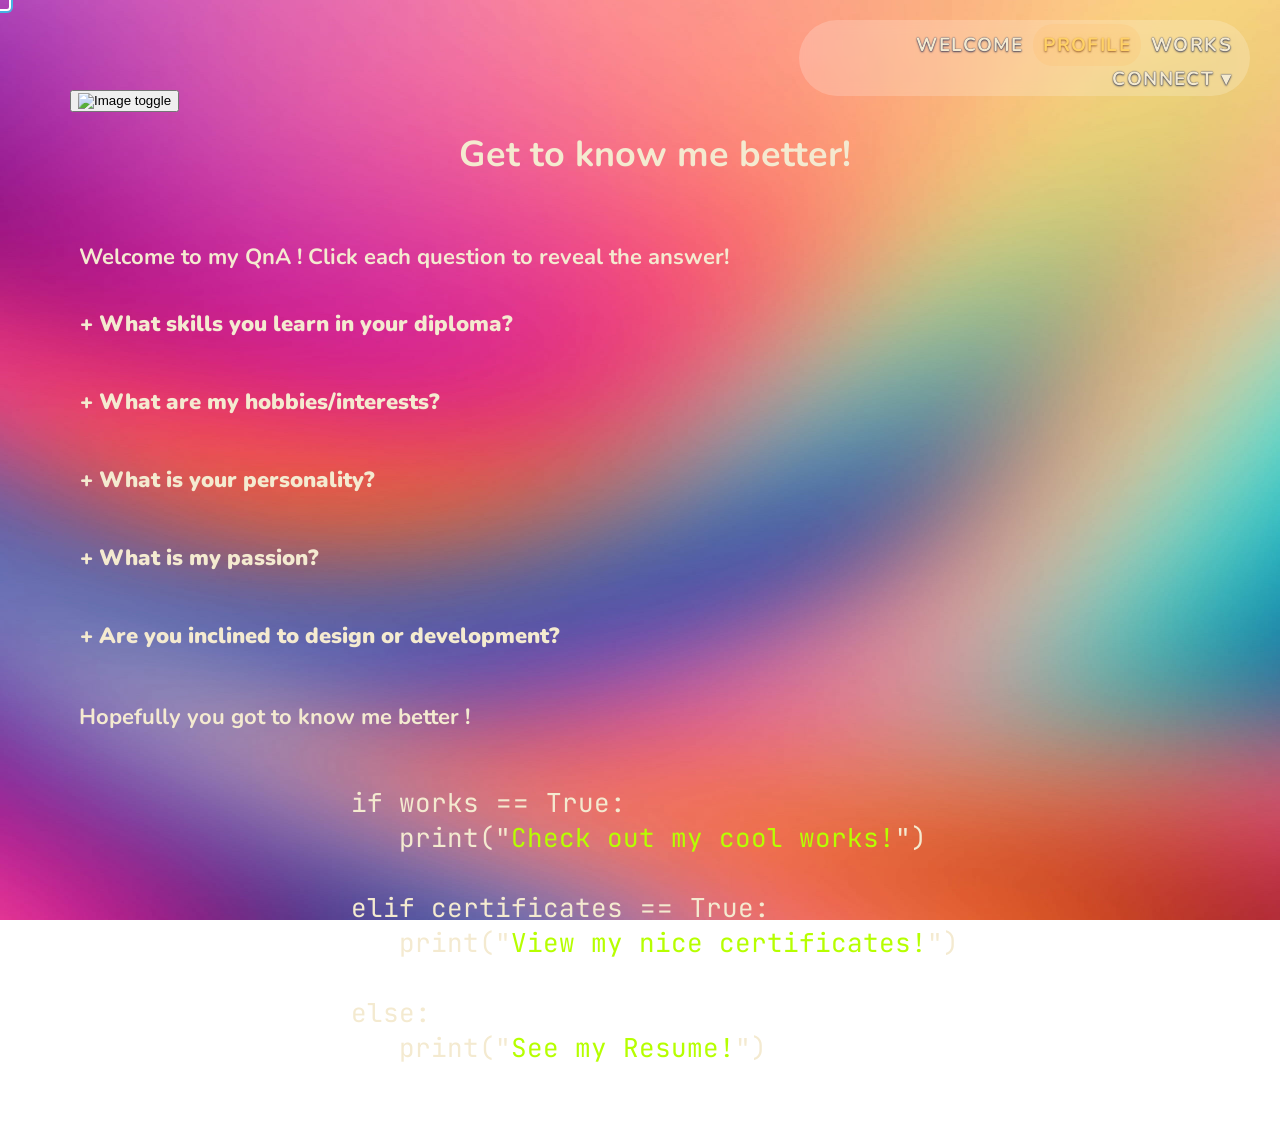
==== about.html @ 4d056e29 "test responsive again" ====
<!DOCTYPE html>
<html lang="en">

<head>
    <meta name="viewport" content="width=device-width, initial-scale=1.0">
    <title>Made By Dylan</title>
    <link rel="stylesheet" href="styles/main.css">
    <link rel="stylesheet" href="styles/about.css">
</head>

<body>

    <div class="topnav">
        <a href="home.html">WELCOME</a>
        <a href="#" class="active">PROFILE</a>
        <a href="portfolio.html">WORKS</a>

        <div class="dropdown">
            <a href="#">CONNECT ▾</a>
            <div class="dropdown-content">
                <a href="mailto:23021395@myrp.edu.sg">Email</a>
                <a href="https://linkedin.com/in/chin-ding-rui-dylan-0a8712276/" target="_blank">LinkedIn</a>
                <a href="https://github.com/dylanxyz973" target="_blank">GitHub</a>
            </div>
        </div>
    </div>


    <section class="about-section mobile-bg">

        <div class="image-wrapper">
            <div class="image-container">
                <button class="img-toggle" id="toggleBtn" aria-label="Toggle image" data-img-a="pictures/onfire.png"
                    data-img-b="pictures/me.jpg" title="Click to toggle">
                    <img src="pictures/onfire.png" alt="Image toggle" id="toggleImg" draggable="false">
                </button>
            </div>
        </div>

        <h2 class="h2">Get to know me better!</h2>

        <div class="intro-box">
            Welcome to my QnA ! Click each question to reveal the answer!
        </div>

        <h3 class="question-box">What skills you learn in your diploma?</h3>

        <div class="reveal-row">

            <img class="reveal-img" src="abtpicture/Code.jpg" alt="project image">

            <div class="text-col">

                <div class="detail-box">
                    For my diploma, I specialise in web development while learning some design skills
                    but focusing primarily on development which I find interesting and exciting.
                </div>

                <div class="answer-box">
                    <strong>Design Experience:</strong><br>
                    • UI/UX Design, Wireframing, Prototyping (Figma)<br>
                    • Digital Design (Adobe Illustrator)<br>
                    • Colour Theory, Typography, layout...
                </div>

                <div class="answer-box">
                    <strong>Development Experience:</strong><br>
                    • Object-Oriented Programming (Python)<br>
                    • Web Development (HTML, CSS, JS, React JS)<br>
                    • Framework (Express.js, Node.js, EJS & Bootstrap)<br>
                    • Database Systems (MySQL & MongoDB)<br>
                    • Mobile app development (React Native)<br>
                    • Game Development (Unity C#)
                </div>

            </div>
        </div>

        <h3 class="question-box">What are my hobbies/interests?</h3>

        <div class="reveal-row">

            <div class="text-col">
                <div class="detail-box">
                    I have many hobbies but those listed below are the ones<br>I spent more time in:
                </div>

                <div class="answer-box">
                    • Drawing and journalling as creative outlets. <br>
                    • Photography and reading news when I bored. <br>
                    • Astrology as in I know what kind of person you are using Bazi and ZWDS which are
                    two chinese astrological tools used for fortune-telling.
                </div>
            </div>

            <div class="clickable-image">
                <img class="reveal-img" src="abtpicture/Warren Koopa.png" alt="project image" id="soundImage" />

                <div class="click-indicator">
                    Click →
                </div>
            </div>

            <audio id="imageAudio" src="audio/turtle.mp3"></audio>

            <img class="reveal-img" src="abtpicture/Zodiac.jpg" alt="project image"/>
        </div>

        <h3 class="question-box">What is your personality?</h3>
        <div class="reveal-row">
            <div class="answer-box">
                I am quiet and reserved but I am also friendly and approachable. I enjoy contributing for a good cause.
                However, I prefer being alone and I might get overwhelmed with prolonged interactions with people.
                I am also sensitive and perfectionist and I tend to overthink things. I need a quiet environment to stay
                calm.
            </div>
        </div>

        <h3 class="question-box">What is my passion?</h3>

        <div class="reveal-row">

            <img class="reveal-img" src="abtpicture/Website.jpg" alt="project image">

            <div class="answer-box">
                I am passionate in coding especially when it comes to creating and designing websites. I love
                discovering
                new technological trends and I am constantly driven to grow my skills and stay adaptable in today’s
                fast-evolving digital landscape.
            </div>

        </div>

        <h3 class="question-box">Are you inclined to design or development?</h3>
        
        <div class="reveal-row">
            <div class="detail-box">I would say I am 2/3 being a developer and 1/3 being a designer. While I enjoy
            design, I
            am more confident in my development skills. </div>
        </div>

        <div class="intro-box">
            Hopefully you got to know me better !
        </div>

        <p class="python-c">
            <span>if</span>&nbsp;works<span class="space">&nbsp;==</span><span>&nbsp;True</span>:
            <br>
            <span>&nbsp;&nbsp;&nbsp;print("</span><a class="python" href="portfolio.html">Check out my cool
                works!</a><span>")</span><br><br>
            <span>elif</span>&nbsp;certificates<span class="space">&nbsp;==</span><span>&nbsp;True</span>:
            <br>
            <span>&nbsp;&nbsp;&nbsp;print("</span><a class="python" href="cert.html">View
                my nice certificates!</a><span>")</span><br><br>
            <span>else:</span>
            <br>
            <span>&nbsp;&nbsp;&nbsp;print("</span><a class="python"
                href="https://docs.google.com/document/d/1LkqjWZkGeDk_-9cw54VC2ZNuuaVhl3ok/edit?usp=sharing&ouid=102658436464196581508&rtpof=true&sd=true"
                target="_blank">See my Resume!</a><span>")</span>
        </p>


    </section>

    <div class="custom-cursor">
        <div class="cursor-shape"></div>
    </div>

    <script src="js/switch.js"></script>
    <script src="js/audio.js"></script>
    <script src="js/reveal.js"></script>
    <script src="js/cursor.js"></script>

</body>

</html>
---- styles/main.css ----
@import url('https://fonts.googleapis.com/css2?family=JetBrains+Mono:wght@400;600&display=swap');
@import url('https://fonts.googleapis.com/css2?family=Nunito:wght@400;500;600;700;800;900&display=swap');
@import url('https://fonts.googleapis.com/css2?family=Patrick+Hand&display=swap');
@import url('https://fonts.googleapis.com/css2?family=Luckiest+Guy&display=swap');

body,
html {
  margin: 0;
  padding: 0;
  height: auto;
  min-height: 100%;    
  overflow: auto; 
  cursor: none;
  overflow-x: hidden; /* prevent horizontal scroll */
}

section.mobile-bg::before {
  content: "";
  position: absolute;
  inset: 0;

  background-repeat: no-repeat;
  background-position: center;
  background-size: 1440px auto;
  background-attachment: fixed;

  z-index: -1;
}

/* Background for responsive screens */
@media (max-width: 768px) {
  section.mobile-bg::before {
    background-size: cover;
    background-position: center;
    background-attachment: scroll;
  }

  section.mobile-bg {
    min-height: 100svh;
  }
}

::-webkit-scrollbar {
  width: 10px; /* width of vertical scrollbar */
}

::-webkit-scrollbar-track {
  background: linear-gradient(18); /* gradient yellow track */
  border-radius: 10px;
}

::-webkit-scrollbar-thumb {
  background: linear-gradient(180deg, #FFD54F, #FFC107); /* gradient yellow thumb */
  border-radius: 10px; /* rounded corners */
}

.custom-cursor {
  position: fixed;
  top: 0;
  left: 0;
  pointer-events: none;
  transform: translate(-50%, -50%);
  z-index: 9999;
}

.cursor-shape {
  width: 18px;
  height: 18px;
  border: 2px solid #ffffff;
  border-radius: 4px;
  box-shadow: 0 0 0 2px rgba(0, 255, 255, 0.6);
}

.portfolio-section,
.home-section,
.about-section,
.certificate-section,
.display {
  position: relative;
  min-height: 100vh;
  display: flex;
  flex-direction: column;
  background-size: cover;
  background-position: center; /* ensures background image stays centered */
  background-repeat: no-repeat; /* prevents background from repeating */
  overflow-y: auto;  /* allows vertical scrolling if content overflows */
}

.arrow-text,
.answer-box,
.detail-box,
.modal-label {
  font-family: 'Nunito';
  font-weight: 700;
}


/* === Used by about, portfolio, display work pages  === */ 
.intro-box {
  display: inline-block !important;
  width: auto;                /* remove full width */
  max-width: fit-content;    /* ensures no extra space */
  text-align: left; 
  font-family: 'Nunito';
  font-weight: 700; /* Extra Bold */
  font-weight: bold;
  font-size: 20px;
  border-radius: 20px;
  padding: 7px 9px;
  margin-bottom: 15px;
}

/* === Used by portfolio page  === */ 
.intro-box.center {
  text-align: center;
  margin-bottom: 30px;
}

/* === Used by about page  === */ 
.intro-box.end {
  margin-top: 30px;
}

/* === H1 text stylings  === */ 
h1 {
  font-family: 'Nunito';
  font-weight: 900;
  font-size: 65px;
  text-align: center; 
  margin: 0; 
  margin-bottom: 20px;
  color: #F4EAD0;
}

.center-h1 {
  display: flex;
  justify-content: center;
  align-items: center;
  width: 100%;
}

h2 {
  font-size: 36px;
  font-family: 'Nunito';
  text-align: center;
  margin: 0.5em 0 1em 0; /* top right bottom left */
  color: #F4EAD0;
}

/* === Nav Bar === */
.topnav,
.dropdown-content {
  background: rgba(255, 255, 255, 0.2);
  backdrop-filter: blur(6px);
  z-index: 20;
}

.topnav a,
.dropdown-content a {
  color: #F4EAD0; 
  text-shadow:
  0 1px 2px rgba(18, 28, 72, 0.75),
  0 0 1px rgba(18, 28, 72, 0.9);
  font-size: 19px;
  text-decoration: none;
  font-family: 'Nunito'; 
  font-weight: 700;
  letter-spacing: 1.4px;
}

.topnav a.active,
.topnav a:hover {
  border-radius: 20px;
}

.topnav {
  position: fixed;
  top: 20px;
  left: auto;
  right: 30px;
  transform: none;
  width: 34%;
  max-width: 95vw;  
  padding: 4px 8px;
  border-radius: 50px;
  display: flex;
  align-items: center;
  justify-content: flex-end;
  flex-wrap: wrap;  
}


/* === TABLET LAYOUT === */
@media (max-width: 1024px) {
  .topnav {
    width: 55%;
    right: 20px;
    gap: 14px;
  }

  .hero-title {
    font-size: 70px !important;
  }

  .hero-subtitle {
    font-size: 24px !important;
  }

}

/* === MOBILE LAYOUT === */
@media (max-width: 600px) {
  .topnav {
    width: 90%;         /* fills most of the screen */
    top: 10px;
    gap: 10px;

    flex-wrap: wrap;    
    justify-content: center;
    padding: 6px 10px;
  }

  .hero-title {
    font-size: 54px !important;
  }

  .hero-subtitle {
    font-size: 18.5px !important;
  }
}

.topnav a {
  font-weight: bold;
  padding: 8px 10px;
}

.topnav a.active {
  color: #FFD166;
  background-color: rgba(255, 180, 90, 0.18);
  text-shadow:
    0 1px 2px rgba(120, 60, 20, 0.75),
    0 0 6px rgba(255, 200, 120, 0.45);
}

.topnav a:hover,
.dropdown-content a:hover {
  color: #F5D0FF; 
  background-color: rgba(60, 90, 140, 0.22);
  text-shadow:
    0 1px 2px rgba(40, 60, 110, 0.85),
    0 0 3px rgba(120, 160, 220, 0.35);
}

/* Dropdown container */
.dropdown {
  position: relative;
  display: inline-block;
  overflow: visible; 
}

/* Dropdown content (hidden by default) */
.dropdown-content {
  display: none;
  position: absolute;
  top: 100%;
  left: 0;
  min-width: 160px;
  border-radius: 12px;
}

/* Links inside dropdown */
.dropdown-content a {
  display: block;
}

/* Show dropdown on hover */
.dropdown:hover .dropdown-content {
  display: block;
}

.nav svg {
  width: 100%;
  height: 100%;
  pointer-events: auto;
}

.nav polyline {
  fill: none;
  stroke: #F4EAD0;
  stroke-width: 5;
  stroke-linecap: round;
  stroke-linejoin: round;
}

.nav:hover polyline {
  stroke: #B6FF00;
}

/* Placement for work page */
.nav.left { left: 20px; }
.nav.right { right: 20px; }

/* Placement for featured work */
.nav--work.left  { left: 8px; }
.nav--work.right { right: 8px; }

.close {
  position: absolute;
  top: 16px;
  right: 16px;
  width: 32px;
  height: 32px;
  cursor: pointer;
  z-index: 12;
}

.close svg {
  width: 100%;
  height: 100%;
  fill: none;
  stroke: #F4EAD0;
  stroke-width: 2;
  stroke-linecap: round;
  stroke-linejoin: round;
  pointer-events: none;
}

.close:hover svg {
  stroke: orangered;
}

.python a {
  font-family: 'JetBrains Mono'; 
  color: #B6FF00;
  padding: 2px 6px;
  border-radius: 8px;
  text-underline-offset: 0.18em;
  text-decoration-thickness: 2px;
  text-decoration: none;
}

.space {
  letter-spacing: 1px;
}

a.python {
  font-family: 'JetBrains Mono';
  color: #B6FF00;
  text-decoration: none;
}

a.python:hover { 
  color: #00F5FF;
}

.python a:hover {
  color: #00F5FF;
}
---- styles/about.css ----
.about-section {
  display: flex;
  justify-content: flex-start;
  padding: 90px 40px 40px 70px;
}

.about-section::before {
  background-image: url(../backgrounds/6.jpg);
}


.reveal-row,
.reveal-img,
.clickable-image,
.answer-box,
.detail-box {
  display: none;
}


.answer-box,
.detail-box {
  border: 2.5px solid transparent;
  border-radius: 20px;
  padding: 12px 20px;
  margin: 17px 0;
  width: fit-content;
}

.question-box {
  display: inline-block;
  cursor: pointer;
  position: relative;
  z-index: 2;
  border: 2.5px solid transparent;
  padding: 12px 18px 12px 8px;  
  margin: 10px 0;               
}


.answer-box {
  color: #F4EAD0;
  background: rgba(255,255,255,0.3);
  font-size: 20px;
  line-height: 1.6;
  letter-spacing: 0.2px;
  padding: 14px;
}

.detail-box {
  align-self: flex-start;
  border: 2px solid #F4EAD0;
  font-size: 18px;
  font-weight: 700;
  color: #F4EAD0;
}

.intro-box {
  color: #F4EAD0;
  font-size: 22px;
  font-weight: bold;
  margin: 20px 0 6px 0;
}

.text-col {
  display: flex;
  flex-direction: column; 
  gap: 10px;
  max-width: 60%;
}

.reveal-img {
  max-width: 40%;
  max-height: 360px; 
  margin-top: 20px;
  border-radius: 20px;
}

.reveal-row {
  display: none;       
  display: flex;
  gap: 20px;
  align-items: flex-start;
}

/* h3 only apply in question box */
h3 {
  margin: 0px;
  font-size: 22px;
  font-family: 'Nunito';
  font-weight: 900;
  color: #F4EAD0;
}

/* === Link styles for about page === */
.intro-box a {
  color: #F4EAD0;
  font-size: 20px;
  font-weight: bold;
  text-decoration: none;
  padding: 10px 20px;
  border-radius: 12px;
  display: inline-block;
}

.image-wrapper {
  position: relative;
  display: inline-block; 
}

.reveal-img {
  display: block;
  cursor: pointer;
}

.clickable-image {
  position: relative;
  width: fit-content;
}

.clickable-image img {
  display: block;
  max-width: none;
  flex-shrink: 0;
  cursor: pointer;
}

.click-indicator {
  position: absolute;
  left: -80px;   
  bottom: 20px;
  font-size: 18px;
  font-weight: bold;
  color: #F4EAD0;
  font-family: 'Nunito';
  pointer-events: none;
}

.python-c {
  margin-top: 40px;
  align-self: center;
  font-family: 'JetBrains Mono';
  font-size: 26px;
  color: #F4EAD0;
  text-align: left;
  white-space: normal;
}
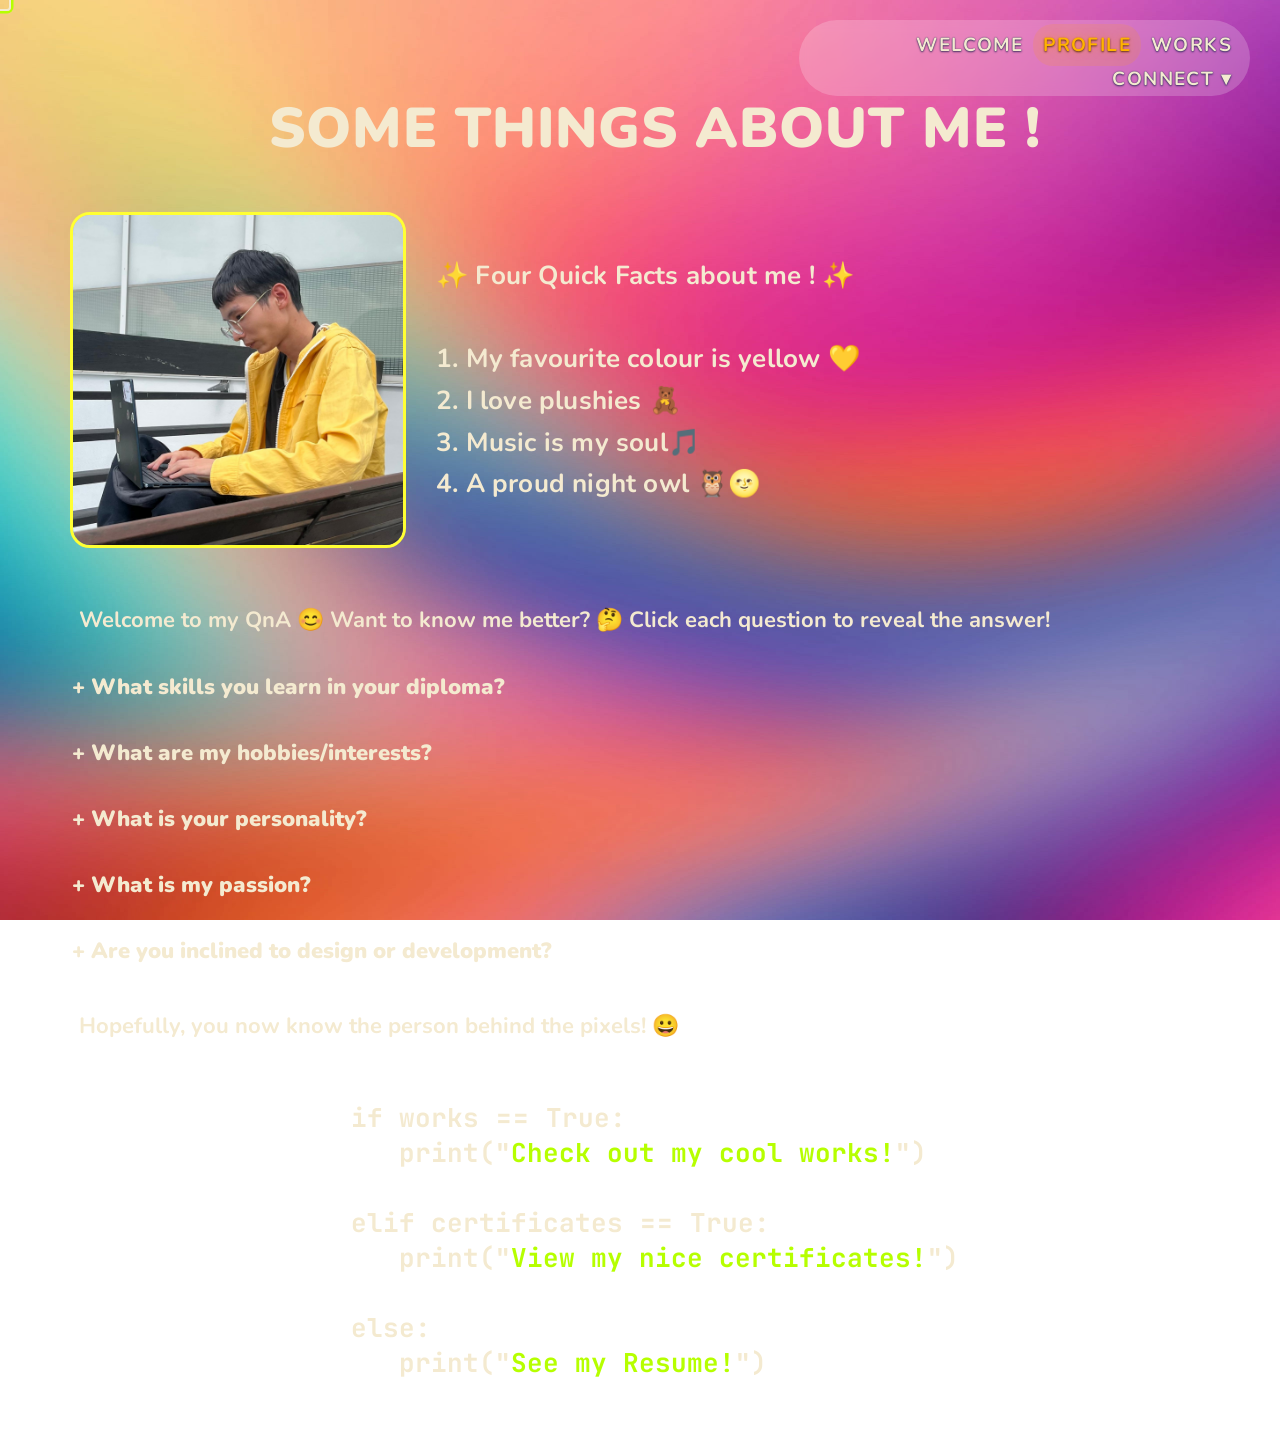
==== commit cf9dc04d: "final v1" ====
--- a/about.html
+++ b/about.html
@@ -18,9 +18,29 @@
         <div class="dropdown">
             <a href="#">CONNECT ▾</a>
             <div class="dropdown-content">
-                <a href="mailto:23021395@myrp.edu.sg">Email</a>
-                <a href="https://linkedin.com/in/chin-ding-rui-dylan-0a8712276/" target="_blank">LinkedIn</a>
-                <a href="https://github.com/dylanxyz973" target="_blank">GitHub</a>
+                <a href="mailto:23021395@myrp.edu.sg">
+                    <svg viewBox="0 0 24 24" class="nav-icon">
+                        <path
+                            d="M4 4h16c1.1 0 2 .9 2 2v12c0 1.1-.9 2-2 2H4c-1.1 0-2-.9-2-2V6c0-1.1.9-2 2-2zm8 7L4 6v12h16V6l-8 5z" />
+                    </svg>
+                    <span>Email</span>
+                </a>
+
+                <a href="https://linkedin.com/in/chin-ding-rui-dylan-0a8712276/" target="_blank">
+                    <svg viewBox="0 0 24 24" class="nav-icon icon-linkedin">
+                        <path
+                            d="M20.4 20.4h-3.6v-5.6c0-1.3 0-3-1.8-3s-2.1 1.4-2.1 2.9v5.7H9.3V9h3.4v1.6h.1c.5-.9 1.7-1.9 3.5-1.9 3.7 0 4.4 2.4 4.4 5.6v6.1zM5.3 7.4a2.1 2.1 0 1 1 0-4.2 2.1 2.1 0 0 1 0 4.2zM7.1 20.4H3.6V9h3.5z" />
+                    </svg>
+                    <span>LinkedIn</span>
+                </a>
+
+                <a href="https://github.com/dylanxyz973" target="_blank">
+                    <svg viewBox="0 0 24 24" class="nav-icon">
+                        <path
+                            d="M12 .5C5.7.5.5 5.7.5 12c0 5.1 3.3 9.4 7.9 10.9.6.1.8-.3.8-.6v-2.2c-3.2.7-3.9-1.4-3.9-1.4-.5-1.3-1.2-1.6-1.2-1.6-1-.7.1-.7.1-.7 1.1.1 1.7 1.1 1.7 1.1 1 .1.8 1.8 2.8 1.3.1-.7.4-1.3.7-1.6-2.6-.3-5.4-1.3-5.4-5.8 0-1.3.5-2.4 1.2-3.2-.1-.3-.5-1.5.1-3.1 0 0 1-.3 3.3 1.2a11.4 11.4 0 0 1 6 0c2.3-1.5 3.3-1.2 3.3-1.2.6 1.6.2 2.8.1 3.1.8.8 1.2 1.9 1.2 3.2 0 4.5-2.8 5.5-5.4 5.8.4.3.8 1 .8 2v3c0 .3.2.7.8.6A11.5 11.5 0 0 0 23.5 12C23.5 5.7 18.3.5 12 .5z" />
+                    </svg>
+                    <span>GitHub</span>
+                </a>
             </div>
         </div>
     </div>
@@ -28,19 +48,22 @@
 
     <section class="about-section mobile-bg">
 
-        <div class="image-wrapper">
-            <div class="image-container">
-                <button class="img-toggle" id="toggleBtn" aria-label="Toggle image" data-img-a="pictures/onfire.png"
-                    data-img-b="pictures/me.jpg" title="Click to toggle">
-                    <img src="pictures/onfire.png" alt="Image toggle" id="toggleImg" draggable="false">
-                </button>
-            </div>
-        </div>
-
-        <h2 class="h2">Get to know me better!</h2>
+        <h1 class="main-heading">Some Things About ME !</h1>
+
+        <div class="container">
+            <img class="me-img" src="abtpicture/me.jpeg" alt="me image">
+
+            <div class="box">
+                ✨ Four Quick Facts about me ! ✨<br><br>
+                1. My favourite colour is yellow 💛<br>
+                2. I love plushies 🧸<br>
+                3. Music is my soul🎵<br>
+                4. A proud night owl 🦉🌝<br>
+            </div>
+        </div>
 
         <div class="intro-box">
-            Welcome to my QnA ! Click each question to reveal the answer!
+            Welcome to my QnA 😊 Want to know me better? 🤔 Click each question to reveal the answer!
         </div>
 
         <h3 class="question-box">What skills you learn in your diploma?</h3>
@@ -57,14 +80,14 @@
                 </div>
 
                 <div class="answer-box">
-                    <strong>Design Experience:</strong><br>
+                    <strong>Design Experience:</strong>
                     • UI/UX Design, Wireframing, Prototyping (Figma)<br>
                     • Digital Design (Adobe Illustrator)<br>
                     • Colour Theory, Typography, layout...
                 </div>
 
                 <div class="answer-box">
-                    <strong>Development Experience:</strong><br>
+                    <strong>Development Experience:</strong>
                     • Object-Oriented Programming (Python)<br>
                     • Web Development (HTML, CSS, JS, React JS)<br>
                     • Framework (Express.js, Node.js, EJS & Bootstrap)<br>
@@ -87,7 +110,7 @@
 
                 <div class="answer-box">
                     • Drawing and journalling as creative outlets. <br>
-                    • Photography and reading news when I bored. <br>
+                    • Reading news to stay connected with the world. <br>
                     • Astrology as in I know what kind of person you are using Bazi and ZWDS which are
                     two chinese astrological tools used for fortune-telling.
                 </div>
@@ -97,23 +120,26 @@
                 <img class="reveal-img" src="abtpicture/Warren Koopa.png" alt="project image" id="soundImage" />
 
                 <div class="click-indicator">
-                    Click →
+                    Click me, I can talk ➔
                 </div>
             </div>
 
             <audio id="imageAudio" src="audio/turtle.mp3"></audio>
 
-            <img class="reveal-img" src="abtpicture/Zodiac.jpg" alt="project image"/>
+            <img class="reveal-img" src="abtpicture/Zodiac.jpg" alt="project image" />
         </div>
 
         <h3 class="question-box">What is your personality?</h3>
         <div class="reveal-row">
+
             <div class="answer-box">
-                I am quiet and reserved but I am also friendly and approachable. I enjoy contributing for a good cause.
-                However, I prefer being alone and I might get overwhelmed with prolonged interactions with people.
-                I am also sensitive and perfectionist and I tend to overthink things. I need a quiet environment to stay
-                calm.
-            </div>
+                • I am a friendly introvert who loves contributing to meaningful causes<br>
+                • I have a sensitive nature and also a deep thinker<br>
+                • I enjoy calm and quiet settings<br>
+                • I value my 'alone time' to recharge<br>
+            </div>
+
+            <img class="reveal-img" src="abtpicture/ccsaycannot.jpeg" alt="project image">
         </div>
 
         <h3 class="question-box">What is my passion?</h3>
@@ -123,24 +149,29 @@
             <img class="reveal-img" src="abtpicture/Website.jpg" alt="project image">
 
             <div class="answer-box">
-                I am passionate in coding especially when it comes to creating and designing websites. I love
-                discovering
-                new technological trends and I am constantly driven to grow my skills and stay adaptable in today’s
+                I am passionate in coding especially when it comes to creating and designing websites. I seek to
+                discover technological trends and I am constantly driven to grow my skills and stay adaptable in today’s
                 fast-evolving digital landscape.
             </div>
 
         </div>
 
         <h3 class="question-box">Are you inclined to design or development?</h3>
-        
-        <div class="reveal-row">
-            <div class="detail-box">I would say I am 2/3 being a developer and 1/3 being a designer. While I enjoy
-            design, I
-            am more confident in my development skills. </div>
+
+        <div class="reveal-row special-layout">
+            <div class="detail-box">
+                I would say I am 2/3 being a developer and 1/3 being a designer. While I enjoy
+                design, I am more confident in my development skills.
+            </div>
+
+            <div class="image-row">
+                <img class="reveal-img" src="abtpicture/Design.jpg" alt="design image">
+                <img class="reveal-img" src="abtpicture/Developer.jpg" alt="developer image">
+            </div>
         </div>
 
         <div class="intro-box">
-            Hopefully you got to know me better !
+            Hopefully, you now know the person behind the pixels! 😀
         </div>
 
         <p class="python-c">
@@ -155,7 +186,7 @@
             <span>else:</span>
             <br>
             <span>&nbsp;&nbsp;&nbsp;print("</span><a class="python"
-                href="https://docs.google.com/document/d/1LkqjWZkGeDk_-9cw54VC2ZNuuaVhl3ok/edit?usp=sharing&ouid=102658436464196581508&rtpof=true&sd=true"
+                href="https://docs.google.com/document/d/1VfNgook4Z0IEhO5r6nvZ6wgoxQPL9twP/edit?usp=sharing&ouid=102658436464196581508&rtpof=true&sd=true"
                 target="_blank">See my Resume!</a><span>")</span>
         </p>
 
--- a/styles/main.css
+++ b/styles/main.css
@@ -11,7 +11,7 @@
   min-height: 100%;    
   overflow: auto; 
   cursor: none;
-  overflow-x: hidden; /* prevent horizontal scroll */
+  overflow-x: hidden !important; /* prevent horizontal scroll */
 }
 
 section.mobile-bg::before {
@@ -29,30 +29,37 @@
 
 /* Background for responsive screens */
 @media (max-width: 768px) {
+  section.mobile-bg {
+    position: relative;
+    min-height: 100svh; /* fills viewport on mobile */
+    width: 100%;
+    overflow: hidden; /* ensures pseudo-element stays inside */
+  }
+
   section.mobile-bg::before {
-    background-size: cover;
-    background-position: center;
-    background-attachment: scroll;
-  }
-
-  section.mobile-bg {
-    min-height: 100svh;
-  }
-}
-
+    content: "";
+    position: absolute;
+    inset: 0; /* top:0; right:0; bottom:0; left:0; */
+    background-image: inherit; /* optional if you want per-section background */
+    background-size: cover; /* scales image to fill */
+    background-position: center; /* crop from center */
+    background-repeat: no-repeat;
+    background-attachment: scroll; /* safe for mobile */
+    z-index: -1; /* behind content */
+  }
+}
+
+/* Define size of vertical scrollbar */
 ::-webkit-scrollbar {
-  width: 10px; /* width of vertical scrollbar */
-}
-
-::-webkit-scrollbar-track {
-  background: linear-gradient(18); /* gradient yellow track */
+  width: 10px; 
+  background: #F4EAD0;
+}
+
+::-webkit-scrollbar-thumb {
+  background: linear-gradient(180deg, #ff0000, #ff7f00, #ffff00, #00ff00, #0000ff, #4b0082, #8b00ff);
   border-radius: 10px;
 }
 
-::-webkit-scrollbar-thumb {
-  background: linear-gradient(180deg, #FFD54F, #FFC107); /* gradient yellow thumb */
-  border-radius: 10px; /* rounded corners */
-}
 
 .custom-cursor {
   position: fixed;
@@ -66,9 +73,9 @@
 .cursor-shape {
   width: 18px;
   height: 18px;
-  border: 2px solid #ffffff;
+  border: 2.5px solid #F4EAD0;
   border-radius: 4px;
-  box-shadow: 0 0 0 2px rgba(0, 255, 255, 0.6);
+  box-shadow: 0 0 0 2.5px #B6FF00;
 }
 
 .portfolio-section,
@@ -235,12 +242,13 @@
 }
 
 .topnav a.active {
-  color: #FFD166;
+  color: #FFB300;
   background-color: rgba(255, 180, 90, 0.18);
+  background-color: rgba(255, 160, 0, 0.15);
   text-shadow:
-    0 1px 2px rgba(120, 60, 20, 0.75),
-    0 0 6px rgba(255, 200, 120, 0.45);
-}
+    0 1px 2px rgba(80, 40, 0, 0.9), 
+    0 0 8px rgba(255, 140, 0, 0.5);
+  }
 
 .topnav a:hover,
 .dropdown-content a:hover {
@@ -270,12 +278,26 @@
 
 /* Links inside dropdown */
 .dropdown-content a {
-  display: block;
+  gap: 6px;
+  display: flex;
+  justify-content: flex-end;
+  flex-direction: row-reverse;
 }
 
 /* Show dropdown on hover */
 .dropdown:hover .dropdown-content {
   display: block;
+}
+
+.nav-icon {
+  width: 24px; 
+  height: 24px;
+  fill: currentColor; 
+  flex-shrink: 0;
+}
+
+.icon-linkedin {
+  transform: scale(1.1);
 }
 
 .nav svg {
@@ -326,7 +348,7 @@
 }
 
 .close:hover svg {
-  stroke: orangered;
+  stroke: #FF4D00;
 }
 
 .python a {
@@ -356,3 +378,14 @@
 .python a:hover {
   color: #00F5FF;
 }
+
+.python-c {
+  margin-top: 40px;
+  align-self: center;
+  font-family: 'JetBrains Mono';
+  font-size: 26px;
+  color: #F4EAD0;
+  text-align: left;
+  white-space: normal;
+  font-weight: bold;
+}
--- a/styles/about.css
+++ b/styles/about.css
@@ -8,58 +8,85 @@
   background-image: url(../backgrounds/6.jpg);
 }
 
+.main-heading {
+  font-size: 56px;         /* Larger than your body text */
+  margin-bottom: 45px;     /* Adds space between the title and your image/text */
+  text-transform: uppercase; /* Optional: Makes it feel more like a "header" */
+  letter-spacing: 1px;     /* Adds a bit of breathing room between letters */
+}
+
+.container {
+  display: flex;    
+  align-items: center; 
+  gap: 30px;      
+  margin-bottom: 30px;    
+}
+
+.me-img {
+  border-radius: 20px;
+  width: 330px;
+  height: 330px;
+  object-fit: cover;
+  display: block;   
+  border: 3.3px solid #FFFF33;
+}
+
+.box {
+  font-size: 26px;
+  color: #F4EAD0;
+  font-family: 'Nunito';
+  font-weight: 700;
+  line-height: 1.6;
+  letter-spacing: 0.2px;
+}
 
 .reveal-row,
 .reveal-img,
 .clickable-image,
 .answer-box,
-.detail-box {
+.detail-box,
+.image-row {
   display: none;
 }
-
 
 .answer-box,
 .detail-box {
   border: 2.5px solid transparent;
   border-radius: 20px;
-  padding: 12px 20px;
+  padding: 10px 15px 10px 15px;
   margin: 17px 0;
   width: fit-content;
+  font-size: 20px;
+  font-weight: 700;
+  color: #F4EAD0;
+  line-height: 1.6;
+  letter-spacing: 0.2px;    
+  align-self: flex-start;    
 }
 
 .question-box {
   display: inline-block;
   cursor: pointer;
-  position: relative;
   z-index: 2;
   border: 2.5px solid transparent;
-  padding: 12px 18px 12px 8px;  
-  margin: 10px 0;               
+  margin: 16px 0px;    
 }
-
 
 .answer-box {
   color: #F4EAD0;
   background: rgba(255,255,255,0.3);
-  font-size: 20px;
-  line-height: 1.6;
-  letter-spacing: 0.2px;
-  padding: 14px;
+
 }
 
 .detail-box {
-  align-self: flex-start;
   border: 2px solid #F4EAD0;
-  font-size: 18px;
-  font-weight: 700;
-  color: #F4EAD0;
 }
 
 .intro-box {
   color: #F4EAD0;
   font-size: 22px;
   font-weight: bold;
-  margin: 20px 0 6px 0;
+  margin: 20px 0px 12px 0px;
 }
 
 .text-col {
@@ -70,10 +97,11 @@
 }
 
 .reveal-img {
-  max-width: 40%;
   max-height: 360px; 
   margin-top: 20px;
   border-radius: 20px;
+  display: block;
+  cursor: pointer;
 }
 
 .reveal-row {
@@ -82,6 +110,30 @@
   gap: 20px;
   align-items: flex-start;
 }
+
+/* stack text above images for this section only */
+.special-layout {
+  display: flex !important;     /* force flex in case parent overrides */
+  flex-direction: column !important;  /* stack text above images */
+  gap: 20px;
+}
+
+/* images side by side */
+.special-layout .image-row {
+  display: flex !important;
+  gap: 20px;
+  width: 100%; /* ensures the row fills the container */
+}
+
+/* make images equal width, limit height */
+.special-layout .image-row .reveal-img {
+  flex: 1;               /* equal space */
+  max-width: 100%;       /* prevents overflow */
+  height: 360px;         /* fixed height */
+  object-fit: cover;     /* crops without stretching */
+  border-radius: 20px;
+}
+
 
 /* h3 only apply in question box */
 h3 {
@@ -103,16 +155,7 @@
   display: inline-block;
 }
 
-.image-wrapper {
-  position: relative;
-  display: inline-block; 
-}
-
-.reveal-img {
-  display: block;
-  cursor: pointer;
-}
-
+/* === Speaking turtle boy === */
 .clickable-image {
   position: relative;
   width: fit-content;
@@ -127,7 +170,7 @@
 
 .click-indicator {
   position: absolute;
-  left: -80px;   
+  left: -180px;   
   bottom: 20px;
   font-size: 18px;
   font-weight: bold;
@@ -136,12 +179,3 @@
   pointer-events: none;
 }
 
-.python-c {
-  margin-top: 40px;
-  align-self: center;
-  font-family: 'JetBrains Mono';
-  font-size: 26px;
-  color: #F4EAD0;
-  text-align: left;
-  white-space: normal;
-}
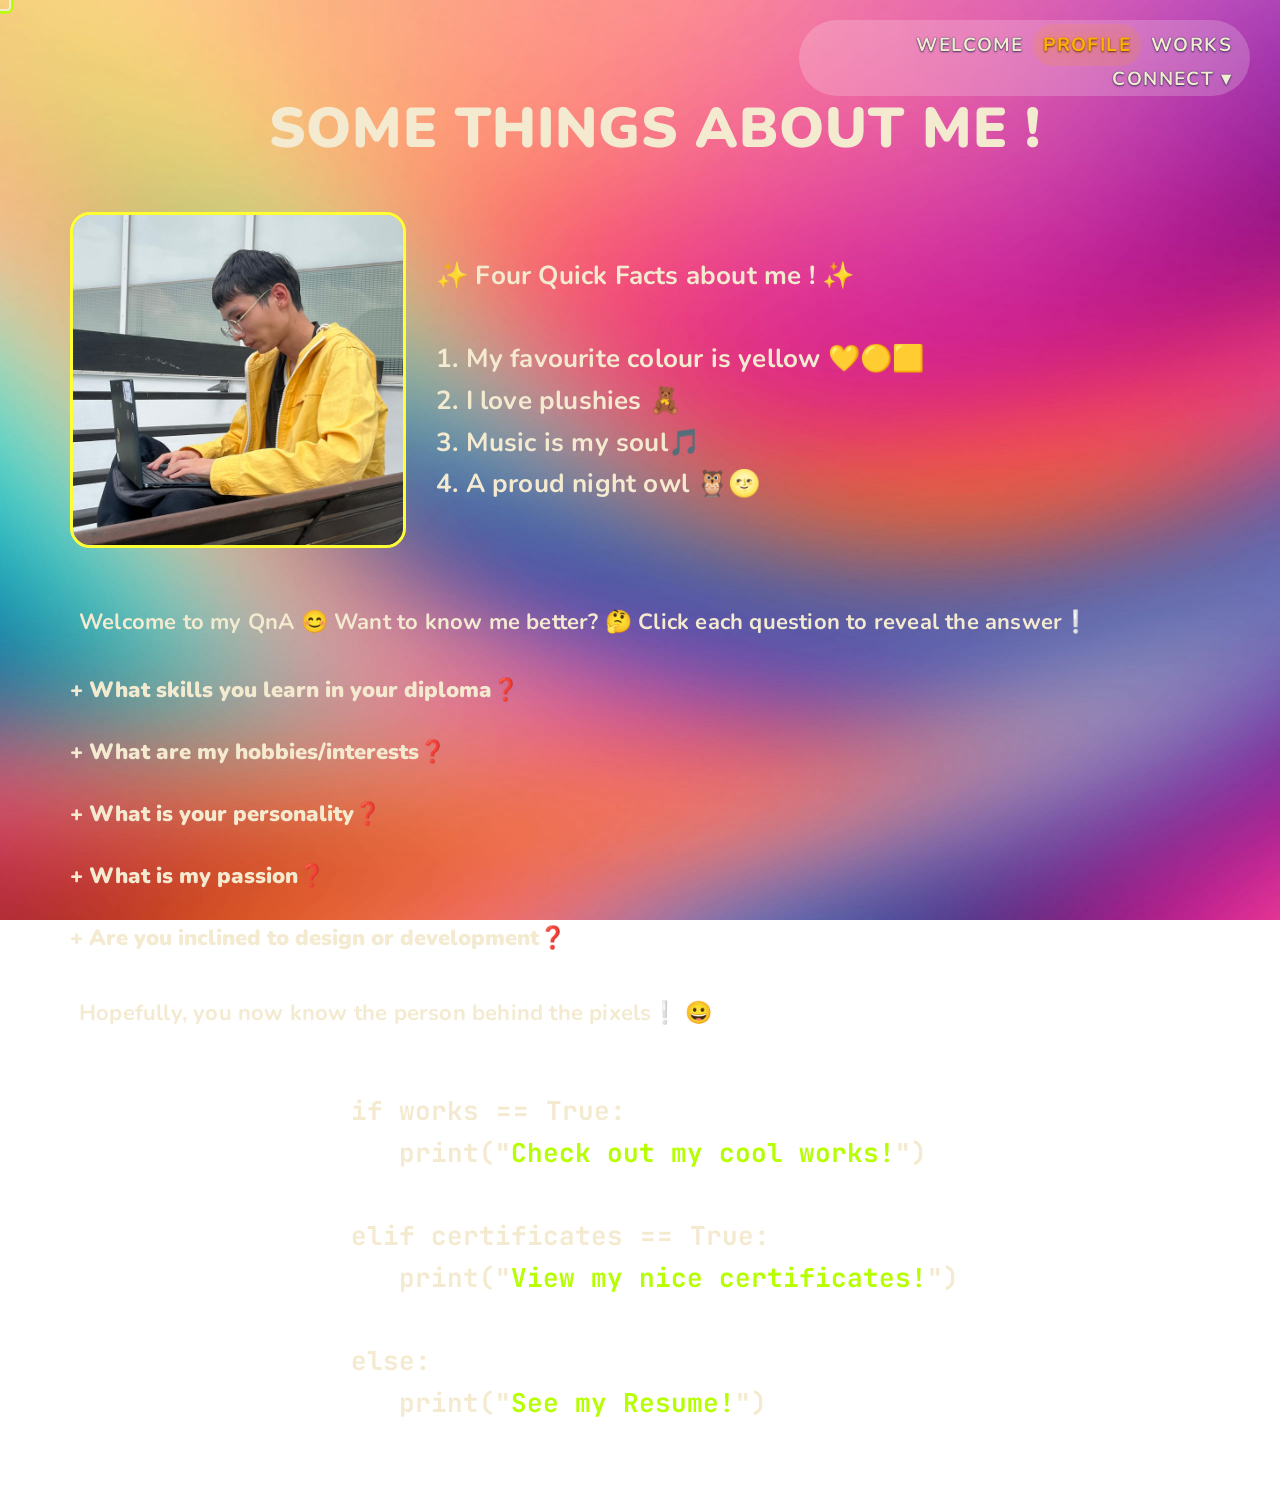
==== commit 816a95a4: "final v2" ====
--- a/about.html
+++ b/about.html
@@ -55,7 +55,7 @@
 
             <div class="box">
                 ✨ Four Quick Facts about me ! ✨<br><br>
-                1. My favourite colour is yellow 💛<br>
+                1. My favourite colour is yellow 💛🟡🟨<br>
                 2. I love plushies 🧸<br>
                 3. Music is my soul🎵<br>
                 4. A proud night owl 🦉🌝<br>
@@ -63,10 +63,10 @@
         </div>
 
         <div class="intro-box">
-            Welcome to my QnA 😊 Want to know me better? 🤔 Click each question to reveal the answer!
-        </div>
-
-        <h3 class="question-box">What skills you learn in your diploma?</h3>
+            Welcome to my QnA 😊 Want to know me better? 🤔 Click each question to reveal the answer❕
+        </div>
+
+        <h3 class="question-box">What skills you learn in your diploma❓</h3>
 
         <div class="reveal-row">
 
@@ -80,32 +80,36 @@
                 </div>
 
                 <div class="answer-box">
-                    <strong>Design Experience:</strong>
+                    <strong>Design Experience</strong>
                     • UI/UX Design, Wireframing, Prototyping (Figma)<br>
                     • Digital Design (Adobe Illustrator)<br>
-                    • Colour Theory, Typography, layout...
+                    • Core Design Principles (Contrast, Text Hierarchy, Consistency, Accessibility)<br>
+                    • Visual Hierarchy & Layout Principles (Alignment, Spacing, Balance, Emphasis)
                 </div>
 
                 <div class="answer-box">
-                    <strong>Development Experience:</strong>
+                    <strong>Development Experience</strong>
                     • Object-Oriented Programming (Python)<br>
-                    • Web Development (HTML, CSS, JS, React JS)<br>
-                    • Framework (Express.js, Node.js, EJS & Bootstrap)<br>
+                    • Front-end Web Development (HTML, CSS, JavaScript, React)<br>
+                    • Back-end Web Development (Express.js, Node.js)<br>
+                    • Framework and Template (EJS & Bootstrap)<br>
                     • Database Systems (MySQL & MongoDB)<br>
                     • Mobile app development (React Native)<br>
-                    • Game Development (Unity C#)
-                </div>
-
-            </div>
-        </div>
-
-        <h3 class="question-box">What are my hobbies/interests?</h3>
+                    • Game Development (Unity & C#)<br>
+                    • Development Tools (GitHub & Git)<br>
+                    • Deployment Sites (GitHub Pages & Vercel)
+                </div>
+
+            </div>
+        </div>
+
+        <h3 class="question-box">What are my hobbies/interests❓</h3>
 
         <div class="reveal-row">
 
             <div class="text-col">
                 <div class="detail-box">
-                    I have many hobbies but those listed below are the ones<br>I spent more time in:
+                    I have many hobbies but those listed below are the ones<br>I spent more time in
                 </div>
 
                 <div class="answer-box">
@@ -129,7 +133,7 @@
             <img class="reveal-img" src="abtpicture/Zodiac.jpg" alt="project image" />
         </div>
 
-        <h3 class="question-box">What is your personality?</h3>
+        <h3 class="question-box">What is your personality❓</h3>
         <div class="reveal-row">
 
             <div class="answer-box">
@@ -142,7 +146,7 @@
             <img class="reveal-img" src="abtpicture/ccsaycannot.jpeg" alt="project image">
         </div>
 
-        <h3 class="question-box">What is my passion?</h3>
+        <h3 class="question-box">What is my passion❓</h3>
 
         <div class="reveal-row">
 
@@ -156,7 +160,7 @@
 
         </div>
 
-        <h3 class="question-box">Are you inclined to design or development?</h3>
+        <h3 class="question-box">Are you inclined to design or development❓</h3>
 
         <div class="reveal-row special-layout">
             <div class="detail-box">
@@ -171,7 +175,7 @@
         </div>
 
         <div class="intro-box">
-            Hopefully, you now know the person behind the pixels! 😀
+            Hopefully, you now know the person behind the pixels❕ 😀
         </div>
 
         <p class="python-c">
--- a/styles/main.css
+++ b/styles/main.css
@@ -12,6 +12,8 @@
   overflow: auto; 
   cursor: none;
   overflow-x: hidden !important; /* prevent horizontal scroll */
+  font-family: 'Nunito';
+  color: #F4EAD0;
 }
 
 section.mobile-bg::before {
@@ -388,4 +390,5 @@
   text-align: left;
   white-space: normal;
   font-weight: bold;
+  line-height: 1.6;
 }
--- a/styles/about.css
+++ b/styles/about.css
@@ -8,6 +8,49 @@
   background-image: url(../backgrounds/6.jpg);
 }
 
+/* === Flex Layout Groups === */
+.container,
+.text-col,
+.reveal-row,
+.special-layout {
+  display: flex;
+}
+
+/* === Shared Text Styling === */
+.box,
+.answer-box,
+.detail-box,
+.intro-box {
+  font-weight: 700;
+  line-height: 1.6;
+  letter-spacing: 0.2px;
+}
+
+/* === Image Styling === */
+.me-img,
+.reveal-img,
+.special-layout .image-row .reveal-img {
+  border-radius: 20px;
+}
+
+/* === Hidden by Default === */
+.reveal-row,
+.reveal-img,
+.clickable-image,
+.answer-box,
+.detail-box,
+.image-row {
+  display: none;
+}
+
+/* === Interactive Elements === */
+.click-indicator,
+.reveal-img,
+.question-box,
+.clickable-image img {
+  cursor: pointer;
+}
+
 .main-heading {
   font-size: 56px;         /* Larger than your body text */
   margin-bottom: 45px;     /* Adds space between the title and your image/text */
@@ -15,15 +58,13 @@
   letter-spacing: 1px;     /* Adds a bit of breathing room between letters */
 }
 
-.container {
-  display: flex;    
+.container {  
   align-items: center; 
   gap: 30px;      
   margin-bottom: 30px;    
 }
 
 .me-img {
-  border-radius: 20px;
   width: 330px;
   height: 330px;
   object-fit: cover;
@@ -33,47 +74,25 @@
 
 .box {
   font-size: 26px;
-  color: #F4EAD0;
-  font-family: 'Nunito';
-  font-weight: 700;
-  line-height: 1.6;
-  letter-spacing: 0.2px;
-}
-
-.reveal-row,
-.reveal-img,
-.clickable-image,
-.answer-box,
-.detail-box,
-.image-row {
-  display: none;
 }
 
 .answer-box,
 .detail-box {
-  border: 2.5px solid transparent;
   border-radius: 20px;
   padding: 10px 15px 10px 15px;
-  margin: 17px 0;
+  margin: 17px 0px;
   width: fit-content;
-  font-size: 20px;
-  font-weight: 700;
-  color: #F4EAD0;
-  line-height: 1.6;
-  letter-spacing: 0.2px;    
+  font-size: 20px;   
   align-self: flex-start;    
 }
 
 .question-box {
   display: inline-block;
-  cursor: pointer;
   z-index: 2;
-  border: 2.5px solid transparent;
   margin: 16px 0px;    
 }
 
 .answer-box {
-  color: #F4EAD0;
   background: rgba(255,255,255,0.3);
 
 }
@@ -83,14 +102,12 @@
 }
 
 .intro-box {
-  color: #F4EAD0;
   font-size: 22px;
   font-weight: bold;
   margin: 20px 0px 12px 0px;
 }
 
 .text-col {
-  display: flex;
   flex-direction: column; 
   gap: 10px;
   max-width: 60%;
@@ -99,21 +116,16 @@
 .reveal-img {
   max-height: 360px; 
   margin-top: 20px;
-  border-radius: 20px;
   display: block;
-  cursor: pointer;
 }
 
 .reveal-row {
-  display: none;       
-  display: flex;
   gap: 20px;
   align-items: flex-start;
 }
 
 /* stack text above images for this section only */
 .special-layout {
-  display: flex !important;     /* force flex in case parent overrides */
   flex-direction: column !important;  /* stack text above images */
   gap: 20px;
 }
@@ -131,7 +143,6 @@
   max-width: 100%;       /* prevents overflow */
   height: 360px;         /* fixed height */
   object-fit: cover;     /* crops without stretching */
-  border-radius: 20px;
 }
 
 
@@ -139,14 +150,11 @@
 h3 {
   margin: 0px;
   font-size: 22px;
-  font-family: 'Nunito';
   font-weight: 900;
-  color: #F4EAD0;
 }
 
 /* === Link styles for about page === */
 .intro-box a {
-  color: #F4EAD0;
   font-size: 20px;
   font-weight: bold;
   text-decoration: none;
@@ -165,7 +173,6 @@
   display: block;
   max-width: none;
   flex-shrink: 0;
-  cursor: pointer;
 }
 
 .click-indicator {
@@ -174,8 +181,6 @@
   bottom: 20px;
   font-size: 18px;
   font-weight: bold;
-  color: #F4EAD0;
-  font-family: 'Nunito';
   pointer-events: none;
 }
 
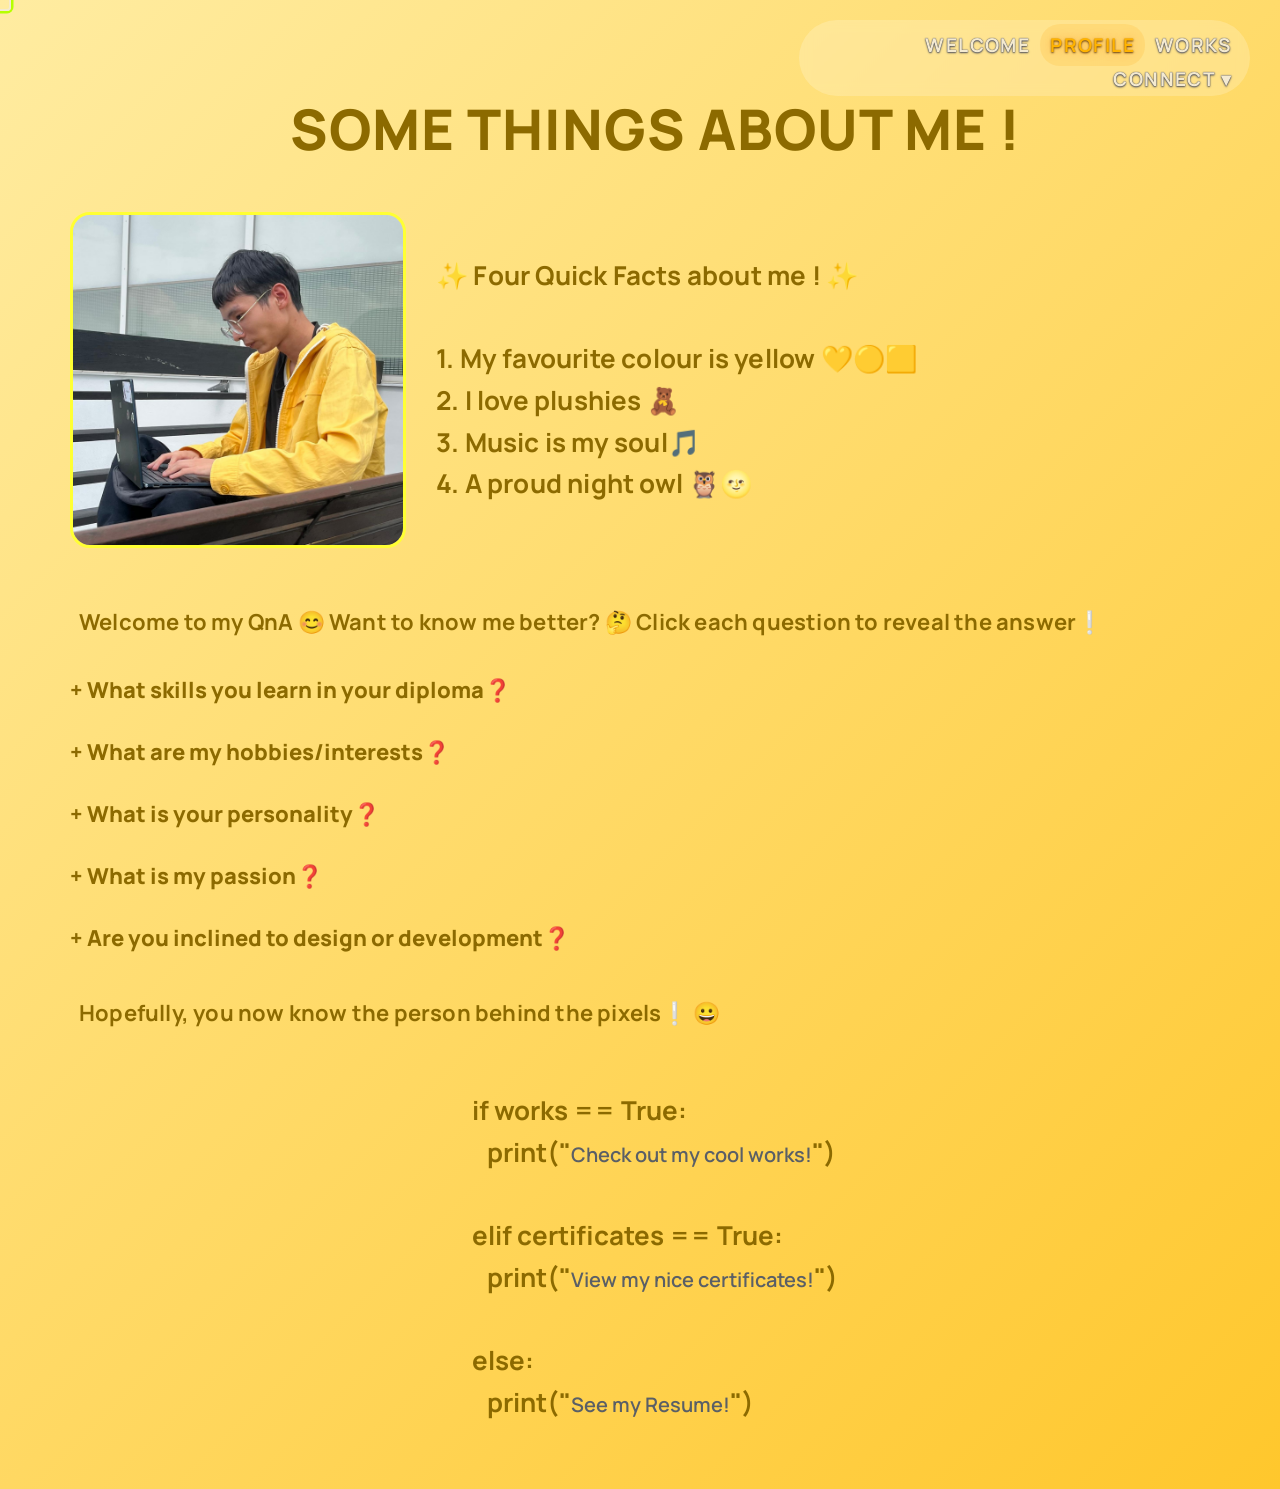
==== commit 7b0e3149: "luxury" ====
--- a/about.html
+++ b/about.html
@@ -46,7 +46,7 @@
     </div>
 
 
-    <section class="about-section mobile-bg">
+    <section class="about-section">
 
         <h1 class="main-heading">Some Things About ME !</h1>
 
@@ -117,14 +117,6 @@
                     • Reading news to stay connected with the world. <br>
                     • Astrology as in I know what kind of person you are using Bazi and ZWDS which are
                     two chinese astrological tools used for fortune-telling.
-                </div>
-            </div>
-
-            <div class="clickable-image">
-                <img class="reveal-img" src="abtpicture/Warren Koopa.png" alt="project image" id="soundImage" />
-
-                <div class="click-indicator">
-                    Click me, I can talk ➔
                 </div>
             </div>
 
--- a/styles/main.css
+++ b/styles/main.css
@@ -1,5 +1,4 @@
-@import url('https://fonts.googleapis.com/css2?family=JetBrains+Mono:wght@400;600&display=swap');
-@import url('https://fonts.googleapis.com/css2?family=Nunito:wght@400;500;600;700;800;900&display=swap');
+@import url('https://fonts.googleapis.com/css2?family=Manrope:wght@400;500;600;700&display=swap');
 @import url('https://fonts.googleapis.com/css2?family=Patrick+Hand&display=swap');
 @import url('https://fonts.googleapis.com/css2?family=Luckiest+Guy&display=swap');
 
@@ -12,53 +11,20 @@
   overflow: auto; 
   cursor: none;
   overflow-x: hidden !important; /* prevent horizontal scroll */
-  font-family: 'Nunito';
-  color: #F4EAD0;
-}
-
-section.mobile-bg::before {
-  content: "";
-  position: absolute;
-  inset: 0;
-
-  background-repeat: no-repeat;
-  background-position: center;
-  background-size: 1440px auto;
-  background-attachment: fixed;
-
-  z-index: -1;
-}
-
-/* Background for responsive screens */
-@media (max-width: 768px) {
-  section.mobile-bg {
-    position: relative;
-    min-height: 100svh; /* fills viewport on mobile */
-    width: 100%;
-    overflow: hidden; /* ensures pseudo-element stays inside */
-  }
-
-  section.mobile-bg::before {
-    content: "";
-    position: absolute;
-    inset: 0; /* top:0; right:0; bottom:0; left:0; */
-    background-image: inherit; /* optional if you want per-section background */
-    background-size: cover; /* scales image to fill */
-    background-position: center; /* crop from center */
-    background-repeat: no-repeat;
-    background-attachment: scroll; /* safe for mobile */
-    z-index: -1; /* behind content */
-  }
+  font-family: 'Manrope';
+  color: #8C6A00; 
+  background: linear-gradient(135deg, #FFECA1, #FFC72C);
+
 }
 
 /* Define size of vertical scrollbar */
 ::-webkit-scrollbar {
   width: 10px; 
-  background: #F4EAD0;
+  background: yellow;
 }
 
 ::-webkit-scrollbar-thumb {
-  background: linear-gradient(180deg, #ff0000, #ff7f00, #ffff00, #00ff00, #0000ff, #4b0082, #8b00ff);
+  background:  yellow;
   border-radius: 10px;
 }
 
@@ -99,7 +65,6 @@
 .answer-box,
 .detail-box,
 .modal-label {
-  font-family: 'Nunito';
   font-weight: 700;
 }
 
@@ -110,7 +75,6 @@
   width: auto;                /* remove full width */
   max-width: fit-content;    /* ensures no extra space */
   text-align: left; 
-  font-family: 'Nunito';
   font-weight: 700; /* Extra Bold */
   font-weight: bold;
   font-size: 20px;
@@ -132,13 +96,11 @@
 
 /* === H1 text stylings  === */ 
 h1 {
-  font-family: 'Nunito';
   font-weight: 900;
   font-size: 65px;
   text-align: center; 
   margin: 0; 
   margin-bottom: 20px;
-  color: #F4EAD0;
 }
 
 .center-h1 {
@@ -150,10 +112,8 @@
 
 h2 {
   font-size: 36px;
-  font-family: 'Nunito';
   text-align: center;
   margin: 0.5em 0 1em 0; /* top right bottom left */
-  color: #F4EAD0;
 }
 
 /* === Nav Bar === */
@@ -172,7 +132,6 @@
   0 0 1px rgba(18, 28, 72, 0.9);
   font-size: 19px;
   text-decoration: none;
-  font-family: 'Nunito'; 
   font-weight: 700;
   letter-spacing: 1.4px;
 }
@@ -199,45 +158,6 @@
 }
 
 
-/* === TABLET LAYOUT === */
-@media (max-width: 1024px) {
-  .topnav {
-    width: 55%;
-    right: 20px;
-    gap: 14px;
-  }
-
-  .hero-title {
-    font-size: 70px !important;
-  }
-
-  .hero-subtitle {
-    font-size: 24px !important;
-  }
-
-}
-
-/* === MOBILE LAYOUT === */
-@media (max-width: 600px) {
-  .topnav {
-    width: 90%;         /* fills most of the screen */
-    top: 10px;
-    gap: 10px;
-
-    flex-wrap: wrap;    
-    justify-content: center;
-    padding: 6px 10px;
-  }
-
-  .hero-title {
-    font-size: 54px !important;
-  }
-
-  .hero-subtitle {
-    font-size: 18.5px !important;
-  }
-}
-
 .topnav a {
   font-weight: bold;
   padding: 8px 10px;
@@ -310,7 +230,7 @@
 
 .nav polyline {
   fill: none;
-  stroke: #F4EAD0;
+  stroke: #B8860B;
   stroke-width: 5;
   stroke-linecap: round;
   stroke-linejoin: round;
@@ -342,7 +262,7 @@
   width: 100%;
   height: 100%;
   fill: none;
-  stroke: #F4EAD0;
+  stroke: #B8860B;
   stroke-width: 2;
   stroke-linecap: round;
   stroke-linejoin: round;
@@ -353,14 +273,11 @@
   stroke: #FF4D00;
 }
 
-.python a {
-  font-family: 'JetBrains Mono'; 
-  color: #B6FF00;
-  padding: 2px 6px;
-  border-radius: 8px;
-  text-underline-offset: 0.18em;
-  text-decoration-thickness: 2px;
+a {
+  color: #5A5F66;
   text-decoration: none;
+  font-weight: 600;
+  font-size: 20px;
 }
 
 .space {
@@ -368,8 +285,6 @@
 }
 
 a.python {
-  font-family: 'JetBrains Mono';
-  color: #B6FF00;
   text-decoration: none;
 }
 
@@ -384,9 +299,7 @@
 .python-c {
   margin-top: 40px;
   align-self: center;
-  font-family: 'JetBrains Mono';
   font-size: 26px;
-  color: #F4EAD0;
   text-align: left;
   white-space: normal;
   font-weight: bold;
--- a/styles/about.css
+++ b/styles/about.css
@@ -2,10 +2,6 @@
   display: flex;
   justify-content: flex-start;
   padding: 90px 40px 40px 70px;
-}
-
-.about-section::before {
-  background-image: url(../backgrounds/6.jpg);
 }
 
 /* === Flex Layout Groups === */
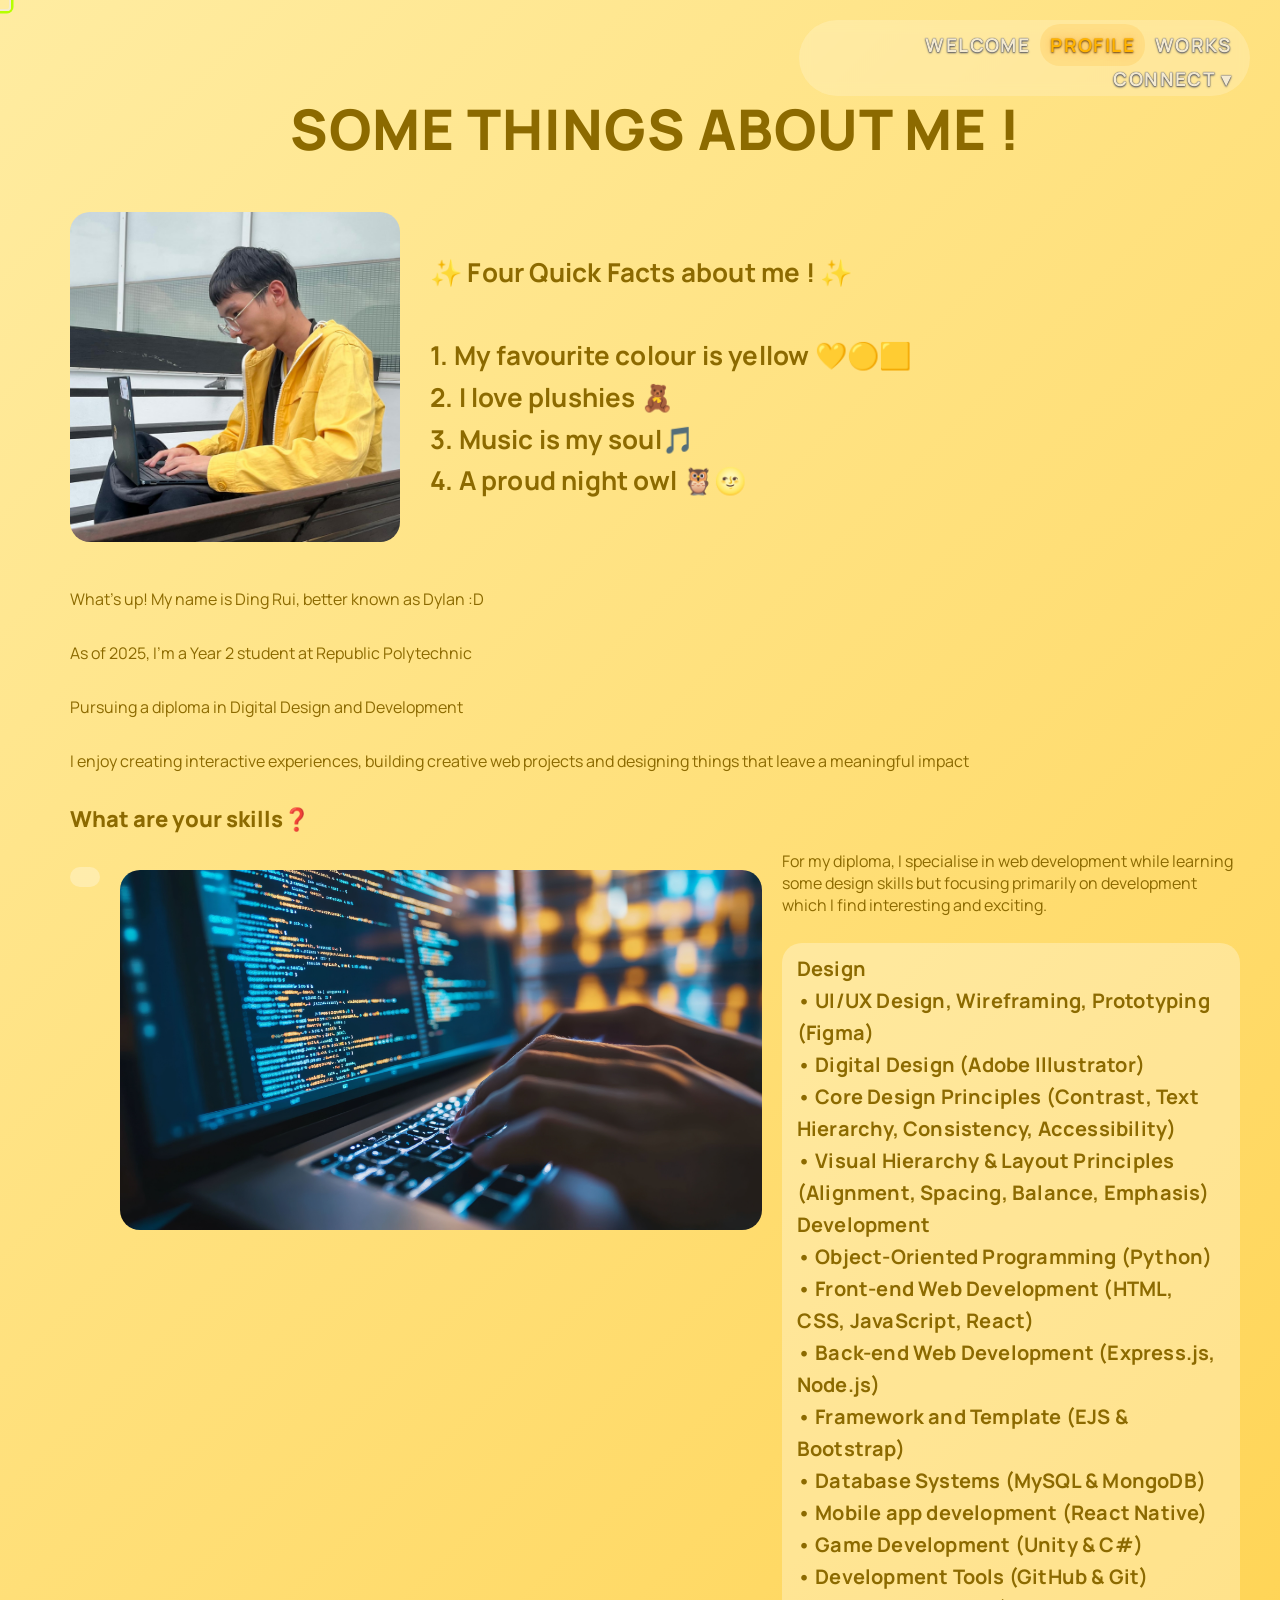
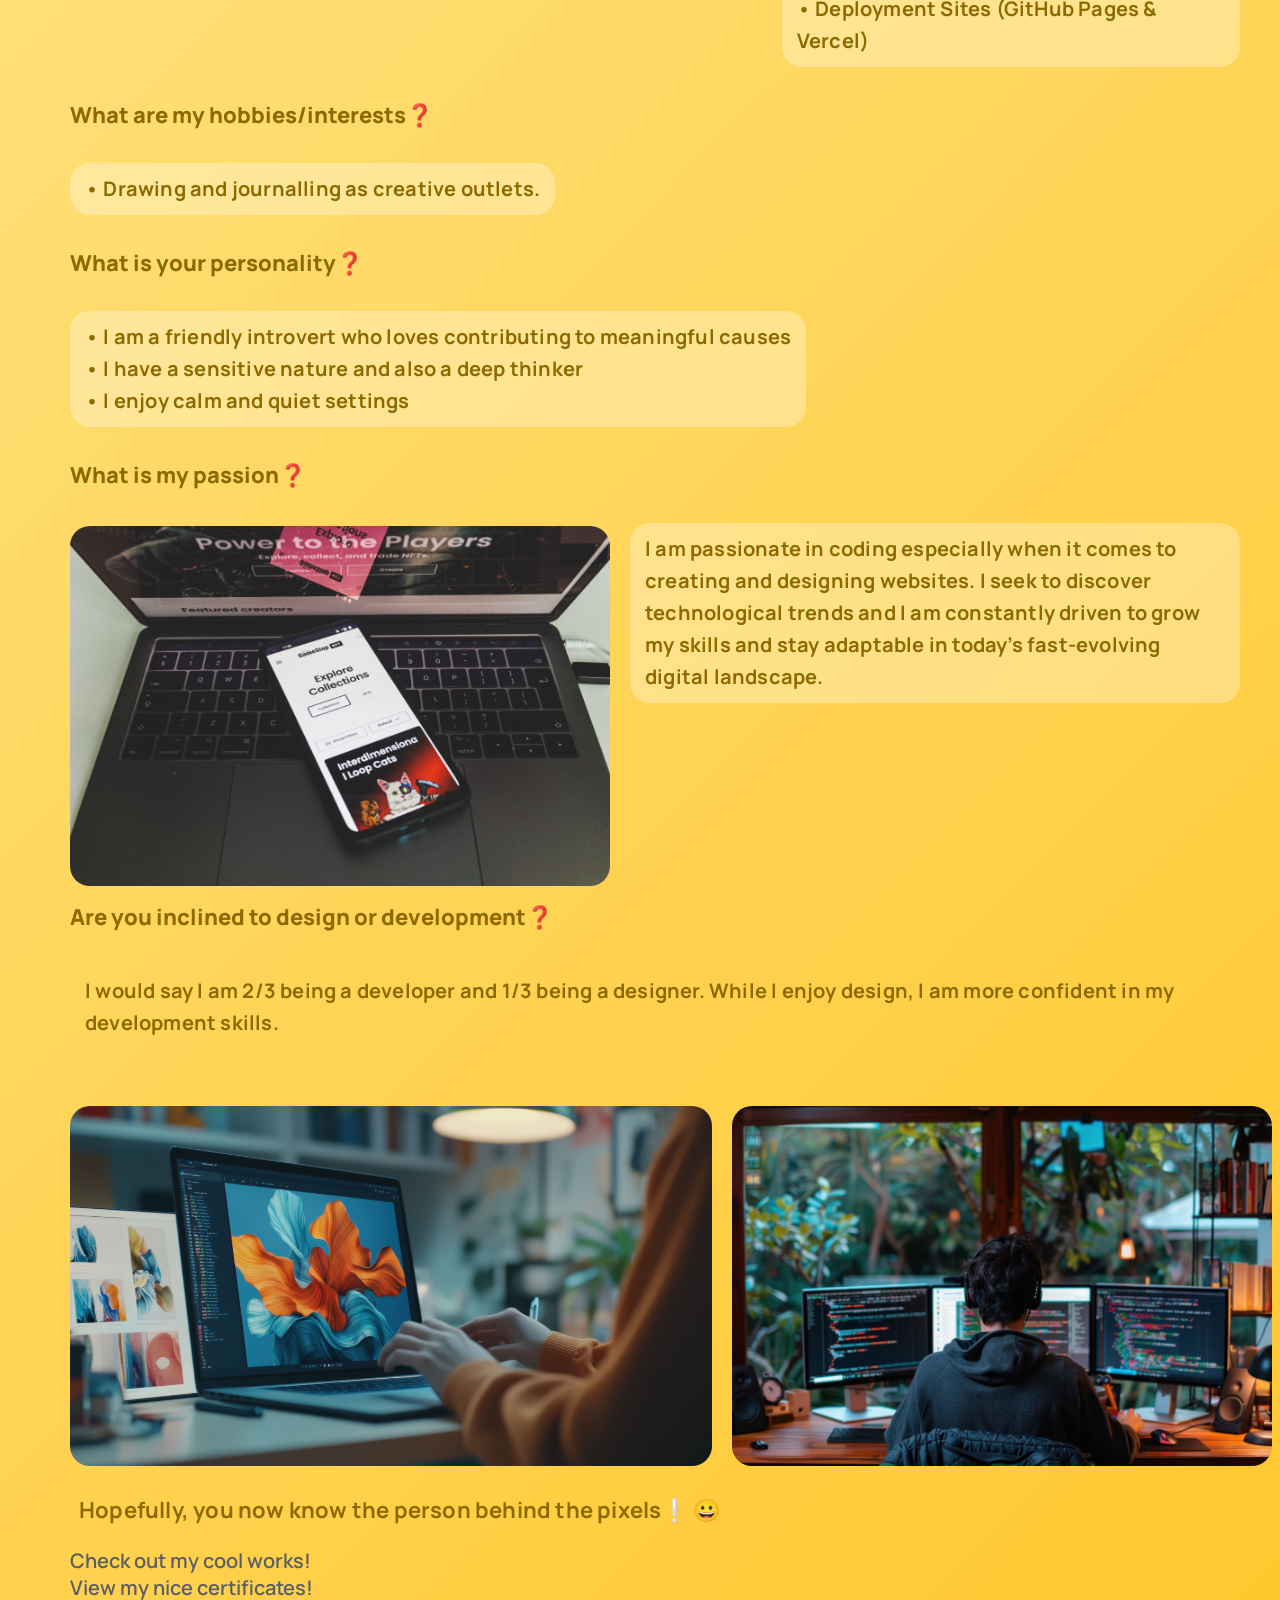
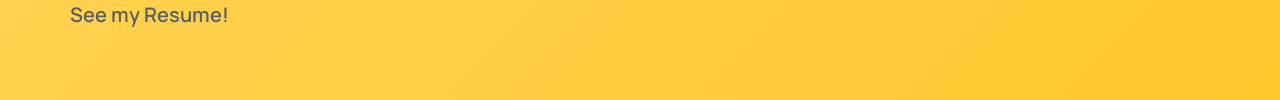
==== commit 0041e5ce: "push gradient" ====
--- a/about.html
+++ b/about.html
@@ -62,33 +62,38 @@
             </div>
         </div>
 
-        <div class="intro-box">
-            Welcome to my QnA 😊 Want to know me better? 🤔 Click each question to reveal the answer❕
-        </div>
+        <p>What's up! My name is Ding Rui, better known as Dylan :D</p>
+        <p>As of 2025, I'm a Year 2 student at Republic Polytechnic</p>
+        <p>Pursuing a diploma in Digital Design and Development</p>
+        <p>I enjoy creating interactive experiences, building creative web projects and designing things that leave a
+            meaningful impact</p>
 
-        <h3 class="question-box">What skills you learn in your diploma❓</h3>
+
+        <h3 class="question-box">What are your skills❓</h3>
 
         <div class="reveal-row">
+
+            <div class="answer-box">
+            
+            </div>
 
             <img class="reveal-img" src="abtpicture/Code.jpg" alt="project image">
 
             <div class="text-col">
 
-                <div class="detail-box">
+                <div>
                     For my diploma, I specialise in web development while learning some design skills
                     but focusing primarily on development which I find interesting and exciting.
                 </div>
 
                 <div class="answer-box">
-                    <strong>Design Experience</strong>
+                    <strong>Design</strong><br>
                     • UI/UX Design, Wireframing, Prototyping (Figma)<br>
                     • Digital Design (Adobe Illustrator)<br>
                     • Core Design Principles (Contrast, Text Hierarchy, Consistency, Accessibility)<br>
-                    • Visual Hierarchy & Layout Principles (Alignment, Spacing, Balance, Emphasis)
-                </div>
+                    • Visual Hierarchy & Layout Principles (Alignment, Spacing, Balance, Emphasis)<br>
 
-                <div class="answer-box">
-                    <strong>Development Experience</strong>
+                    <strong>Development</strong><br>
                     • Object-Oriented Programming (Python)<br>
                     • Front-end Web Development (HTML, CSS, JavaScript, React)<br>
                     • Back-end Web Development (Express.js, Node.js)<br>
@@ -108,21 +113,11 @@
         <div class="reveal-row">
 
             <div class="text-col">
-                <div class="detail-box">
-                    I have many hobbies but those listed below are the ones<br>I spent more time in
-                </div>
 
                 <div class="answer-box">
                     • Drawing and journalling as creative outlets. <br>
-                    • Reading news to stay connected with the world. <br>
-                    • Astrology as in I know what kind of person you are using Bazi and ZWDS which are
-                    two chinese astrological tools used for fortune-telling.
                 </div>
             </div>
-
-            <audio id="imageAudio" src="audio/turtle.mp3"></audio>
-
-            <img class="reveal-img" src="abtpicture/Zodiac.jpg" alt="project image" />
         </div>
 
         <h3 class="question-box">What is your personality❓</h3>
@@ -132,10 +127,8 @@
                 • I am a friendly introvert who loves contributing to meaningful causes<br>
                 • I have a sensitive nature and also a deep thinker<br>
                 • I enjoy calm and quiet settings<br>
-                • I value my 'alone time' to recharge<br>
             </div>
 
-            <img class="reveal-img" src="abtpicture/ccsaycannot.jpeg" alt="project image">
         </div>
 
         <h3 class="question-box">What is my passion❓</h3>
@@ -170,20 +163,11 @@
             Hopefully, you now know the person behind the pixels❕ 😀
         </div>
 
-        <p class="python-c">
-            <span>if</span>&nbsp;works<span class="space">&nbsp;==</span><span>&nbsp;True</span>:
-            <br>
-            <span>&nbsp;&nbsp;&nbsp;print("</span><a class="python" href="portfolio.html">Check out my cool
-                works!</a><span>")</span><br><br>
-            <span>elif</span>&nbsp;certificates<span class="space">&nbsp;==</span><span>&nbsp;True</span>:
-            <br>
-            <span>&nbsp;&nbsp;&nbsp;print("</span><a class="python" href="cert.html">View
-                my nice certificates!</a><span>")</span><br><br>
-            <span>else:</span>
-            <br>
-            <span>&nbsp;&nbsp;&nbsp;print("</span><a class="python"
-                href="https://docs.google.com/document/d/1VfNgook4Z0IEhO5r6nvZ6wgoxQPL9twP/edit?usp=sharing&ouid=102658436464196581508&rtpof=true&sd=true"
-                target="_blank">See my Resume!</a><span>")</span>
+        <a class="python" href="portfolio.html">Check out my cool works!</a>
+        <a class="python" href="cert.html">View my nice certificates!</a>
+        <a class="python"
+            href="https://docs.google.com/document/d/1VfNgook4Z0IEhO5r6nvZ6wgoxQPL9twP/edit?usp=sharing&ouid=102658436464196581508&rtpof=true&sd=true"
+            target="_blank">See my Resume!</a>
         </p>
 
 
@@ -193,9 +177,6 @@
         <div class="cursor-shape"></div>
     </div>
 
-    <script src="js/switch.js"></script>
-    <script src="js/audio.js"></script>
-    <script src="js/reveal.js"></script>
     <script src="js/cursor.js"></script>
 
 </body>
--- a/styles/about.css
+++ b/styles/about.css
@@ -29,24 +29,6 @@
   border-radius: 20px;
 }
 
-/* === Hidden by Default === */
-.reveal-row,
-.reveal-img,
-.clickable-image,
-.answer-box,
-.detail-box,
-.image-row {
-  display: none;
-}
-
-/* === Interactive Elements === */
-.click-indicator,
-.reveal-img,
-.question-box,
-.clickable-image img {
-  cursor: pointer;
-}
-
 .main-heading {
   font-size: 56px;         /* Larger than your body text */
   margin-bottom: 45px;     /* Adds space between the title and your image/text */
@@ -65,7 +47,6 @@
   height: 330px;
   object-fit: cover;
   display: block;   
-  border: 3.3px solid #FFFF33;
 }
 
 .box {
@@ -91,10 +72,6 @@
 .answer-box {
   background: rgba(255,255,255,0.3);
 
-}
-
-.detail-box {
-  border: 2px solid #F4EAD0;
 }
 
 .intro-box {
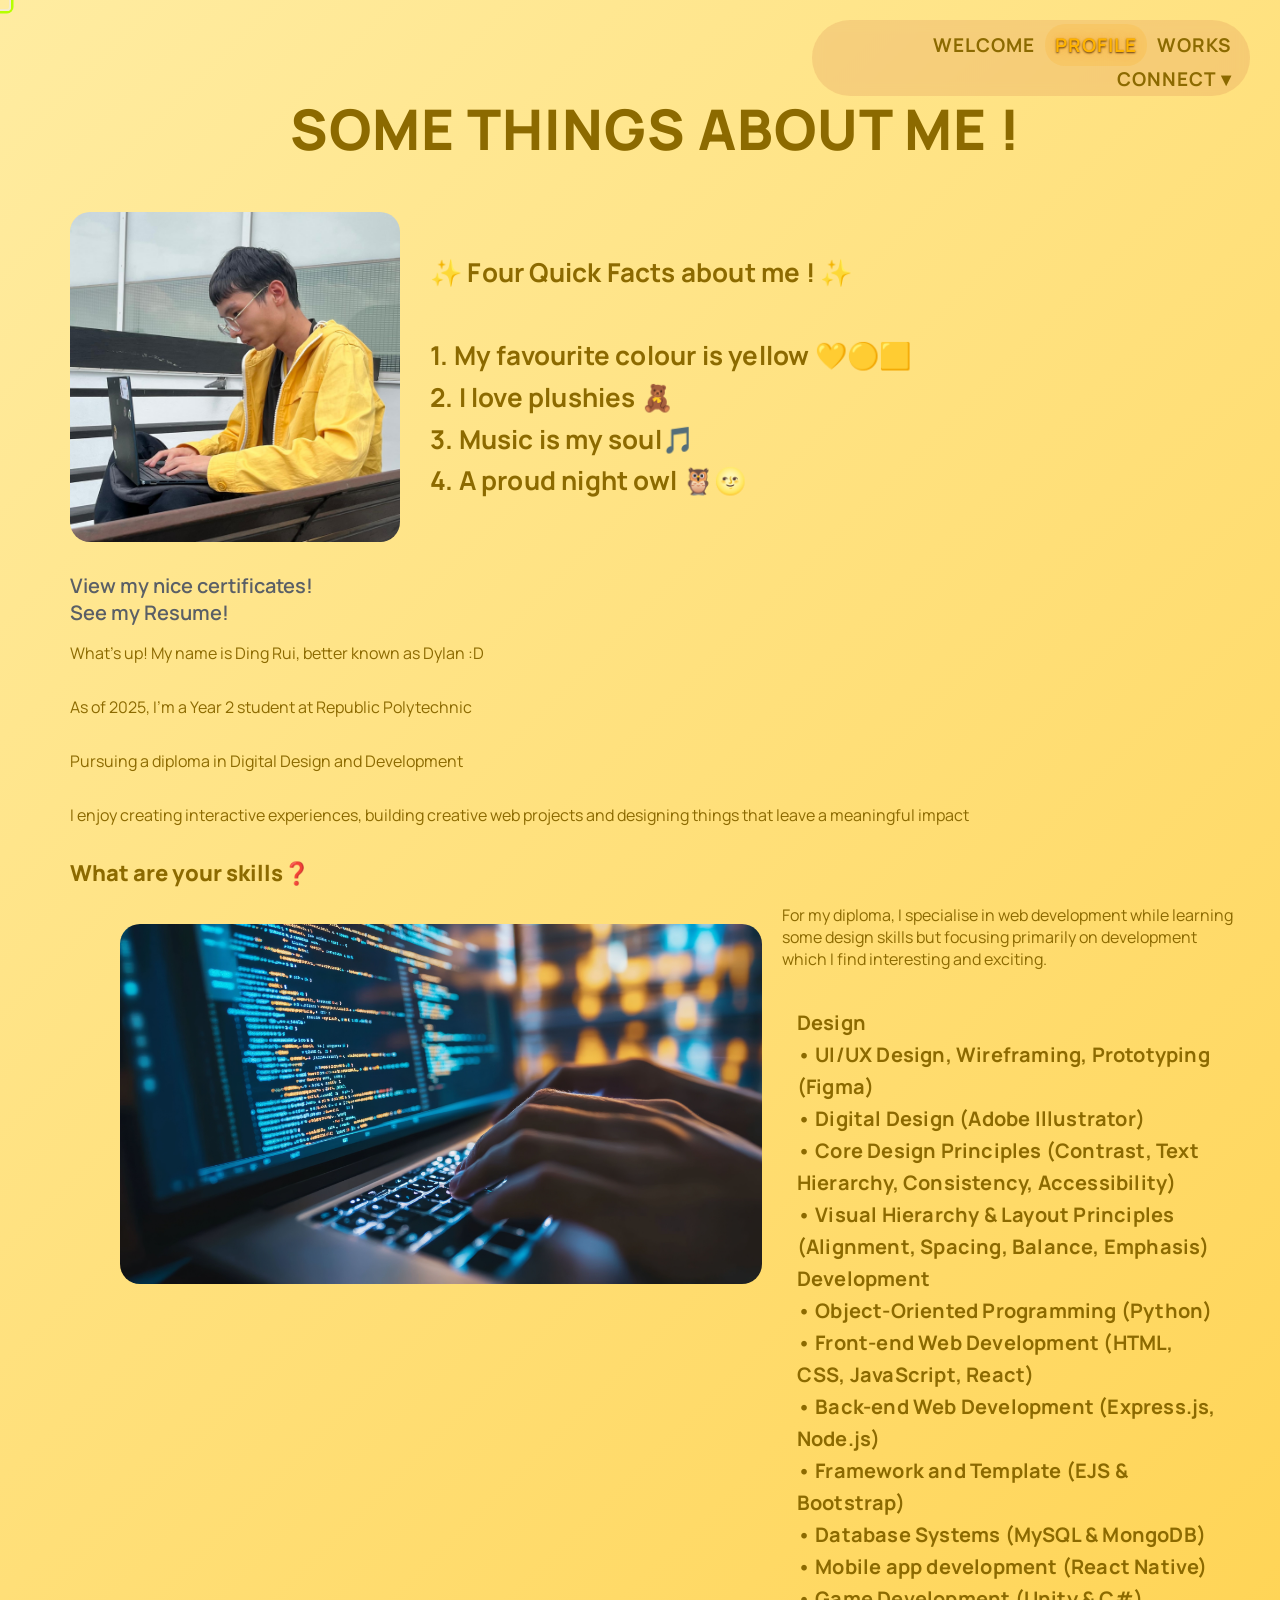
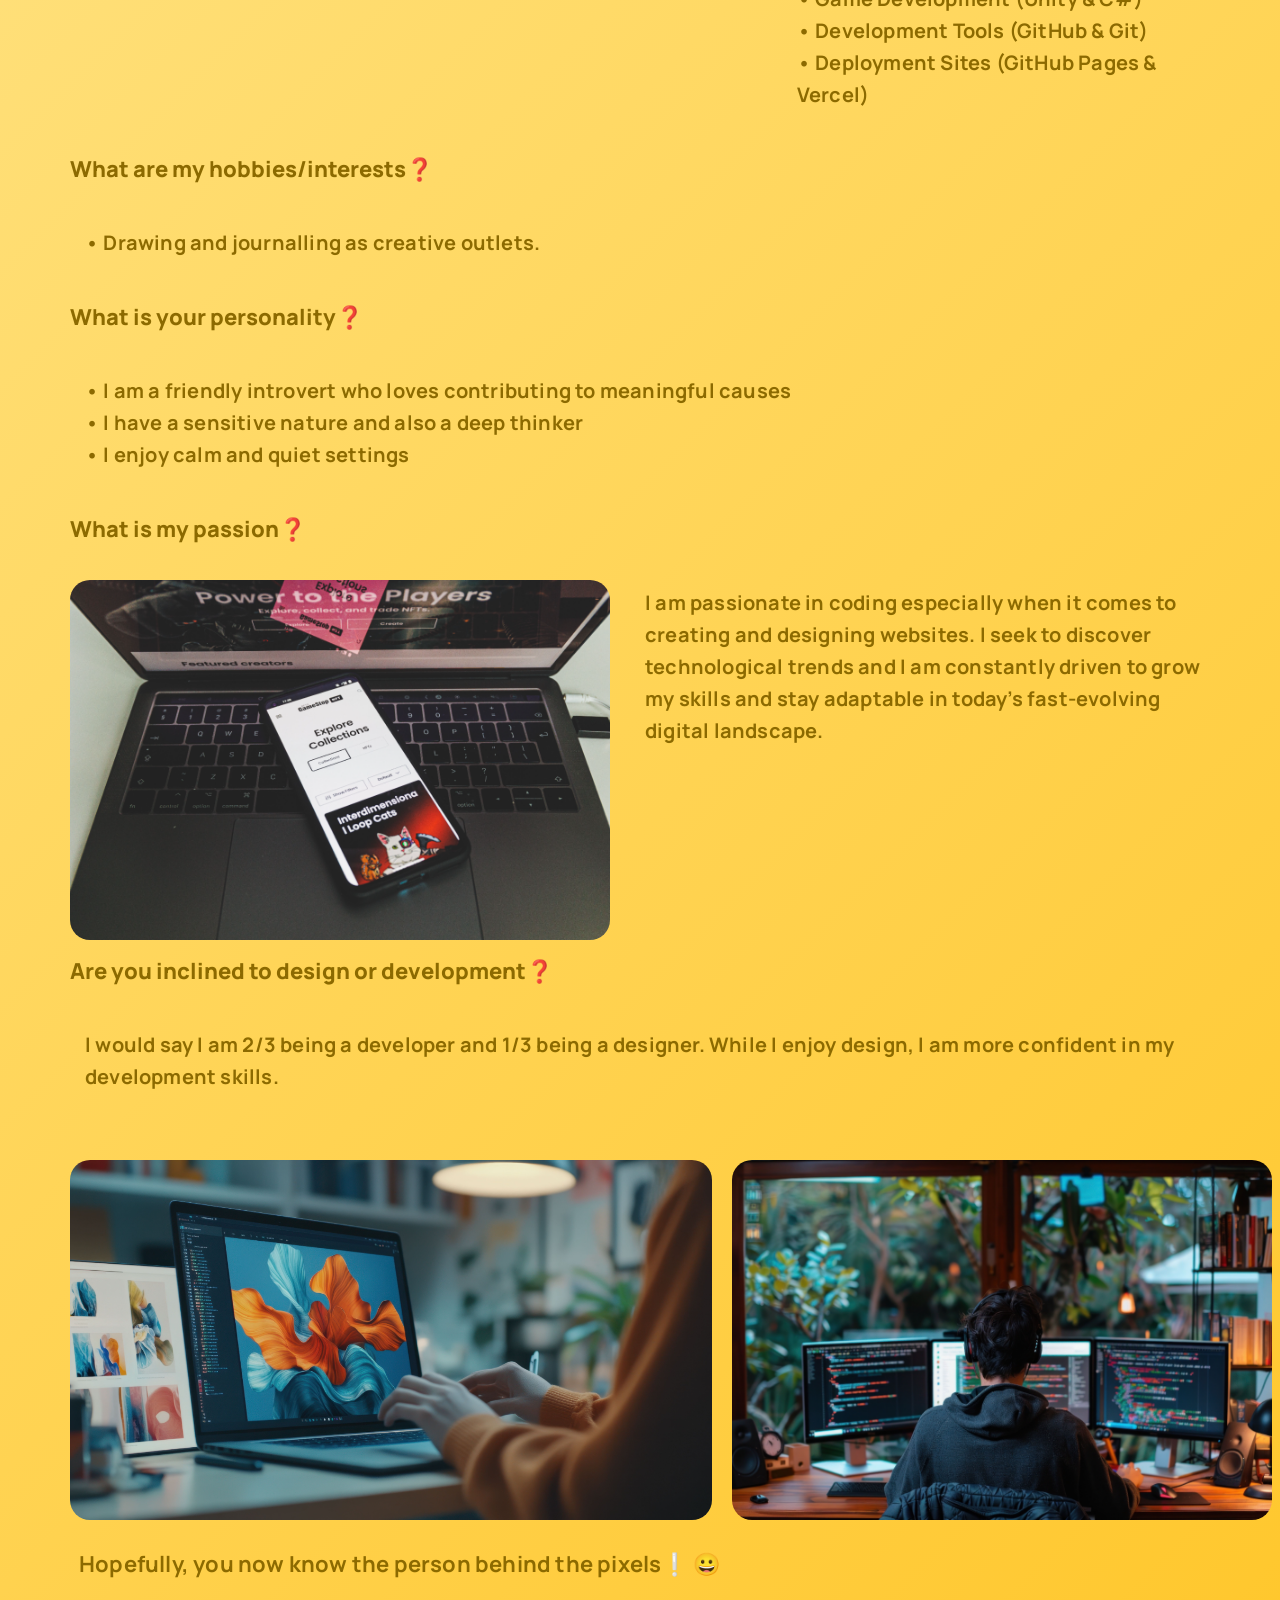
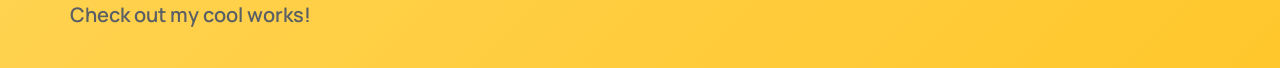
==== commit ca614925: "Updated styling and content" ====
--- a/about.html
+++ b/about.html
@@ -62,6 +62,11 @@
             </div>
         </div>
 
+        <a class="python" href="cert.html">View my nice certificates!</a>
+        <a class="python"
+            href="https://docs.google.com/document/d/1VfNgook4Z0IEhO5r6nvZ6wgoxQPL9twP/edit?usp=sharing&ouid=102658436464196581508&rtpof=true&sd=true"
+            target="_blank">See my Resume!</a>
+
         <p>What's up! My name is Ding Rui, better known as Dylan :D</p>
         <p>As of 2025, I'm a Year 2 student at Republic Polytechnic</p>
         <p>Pursuing a diploma in Digital Design and Development</p>
@@ -74,7 +79,7 @@
         <div class="reveal-row">
 
             <div class="answer-box">
-            
+
             </div>
 
             <img class="reveal-img" src="abtpicture/Code.jpg" alt="project image">
@@ -163,13 +168,7 @@
             Hopefully, you now know the person behind the pixels❕ 😀
         </div>
 
-        <a class="python" href="portfolio.html">Check out my cool works!</a>
-        <a class="python" href="cert.html">View my nice certificates!</a>
-        <a class="python"
-            href="https://docs.google.com/document/d/1VfNgook4Z0IEhO5r6nvZ6wgoxQPL9twP/edit?usp=sharing&ouid=102658436464196581508&rtpof=true&sd=true"
-            target="_blank">See my Resume!</a>
-        </p>
-
+        <a href="portfolio.html">Check out my cool works!</a>
 
     </section>
 
--- a/styles/main.css
+++ b/styles/main.css
@@ -1,4 +1,4 @@
-@import url('https://fonts.googleapis.com/css2?family=Manrope:wght@400;500;600;700&display=swap');
+@import url('https://fonts.googleapis.com/css2?family=Manrope:wght@400;500;600;700;800&display=swap');
 @import url('https://fonts.googleapis.com/css2?family=Patrick+Hand&display=swap');
 @import url('https://fonts.googleapis.com/css2?family=Luckiest+Guy&display=swap');
 
@@ -101,6 +101,7 @@
   text-align: center; 
   margin: 0; 
   margin-bottom: 20px;
+  letter-spacing: 1px; /* Adds a bit of breathing room between letters */
 }
 
 .center-h1 {
@@ -119,21 +120,18 @@
 /* === Nav Bar === */
 .topnav,
 .dropdown-content {
-  background: rgba(255, 255, 255, 0.2);
+  background: rgba(200, 95, 60, 0.16);
   backdrop-filter: blur(6px);
   z-index: 20;
 }
 
 .topnav a,
 .dropdown-content a {
-  color: #F4EAD0; 
-  text-shadow:
-  0 1px 2px rgba(18, 28, 72, 0.75),
-  0 0 1px rgba(18, 28, 72, 0.9);
+  color: #8C6A00; 
   font-size: 19px;
   text-decoration: none;
-  font-weight: 700;
-  letter-spacing: 1.4px;
+  font-weight: 700 !important;
+  letter-spacing: 1px;
 }
 
 .topnav a.active,
@@ -147,7 +145,7 @@
   left: auto;
   right: 30px;
   transform: none;
-  width: 34%;
+  width: 33%;
   max-width: 95vw;  
   padding: 4px 8px;
   border-radius: 50px;
@@ -230,14 +228,14 @@
 
 .nav polyline {
   fill: none;
-  stroke: #B8860B;
+  stroke: #5A5F66;
   stroke-width: 5;
   stroke-linecap: round;
   stroke-linejoin: round;
 }
 
 .nav:hover polyline {
-  stroke: #B6FF00;
+  stroke: #4F6D8A;
 }
 
 /* Placement for work page */
@@ -274,26 +272,14 @@
 }
 
 a {
-  color: #5A5F66;
+  color:#5A5F66;
   text-decoration: none;
   font-weight: 600;
   font-size: 20px;
 }
 
-.space {
-  letter-spacing: 1px;
-}
-
-a.python {
-  text-decoration: none;
-}
-
-a.python:hover { 
-  color: #00F5FF;
-}
-
-.python a:hover {
-  color: #00F5FF;
+a:hover {
+  color: #4F6D8A;
 }
 
 .python-c {
@@ -304,4 +290,37 @@
   white-space: normal;
   font-weight: bold;
   line-height: 1.6;
-}+}
+
+/* === Filter Buttons === */
+.filter-buttons {
+  text-align: center;
+}
+
+.filter-buttons button {
+  font-size: 22px;
+  padding: 8px 12px;
+  margin: 10px;  /* Space between buttons */
+  background: rgba(200, 95, 60, 0.16);
+  border: none;
+  color: #5A5F66;
+  border-radius: 16px;
+  cursor: pointer;
+  font-weight: 700;
+}
+
+/* Hover only for non-active buttons */
+.filter-buttons button:hover:not(.active) {
+  background: rgba(200, 95, 60, 0.16);
+  box-shadow: 
+    0 4px 14px rgba(166, 94, 46, 0.16),
+    inset 0 1px 0 rgba(255,255,255,0.28);
+  color: #4F6D8A;
+  border: none;
+}
+
+.filter-buttons button.active {  
+  background: rgba(200, 95, 60, 0.16);
+  border: none;
+};
+
--- a/styles/about.css
+++ b/styles/about.css
@@ -33,7 +33,7 @@
   font-size: 56px;         /* Larger than your body text */
   margin-bottom: 45px;     /* Adds space between the title and your image/text */
   text-transform: uppercase; /* Optional: Makes it feel more like a "header" */
-  letter-spacing: 1px;     /* Adds a bit of breathing room between letters */
+  letter-spacing: 1px;     
 }
 
 .container {  
@@ -67,11 +67,6 @@
   display: inline-block;
   z-index: 2;
   margin: 16px 0px;    
-}
-
-.answer-box {
-  background: rgba(255,255,255,0.3);
-
 }
 
 .intro-box {
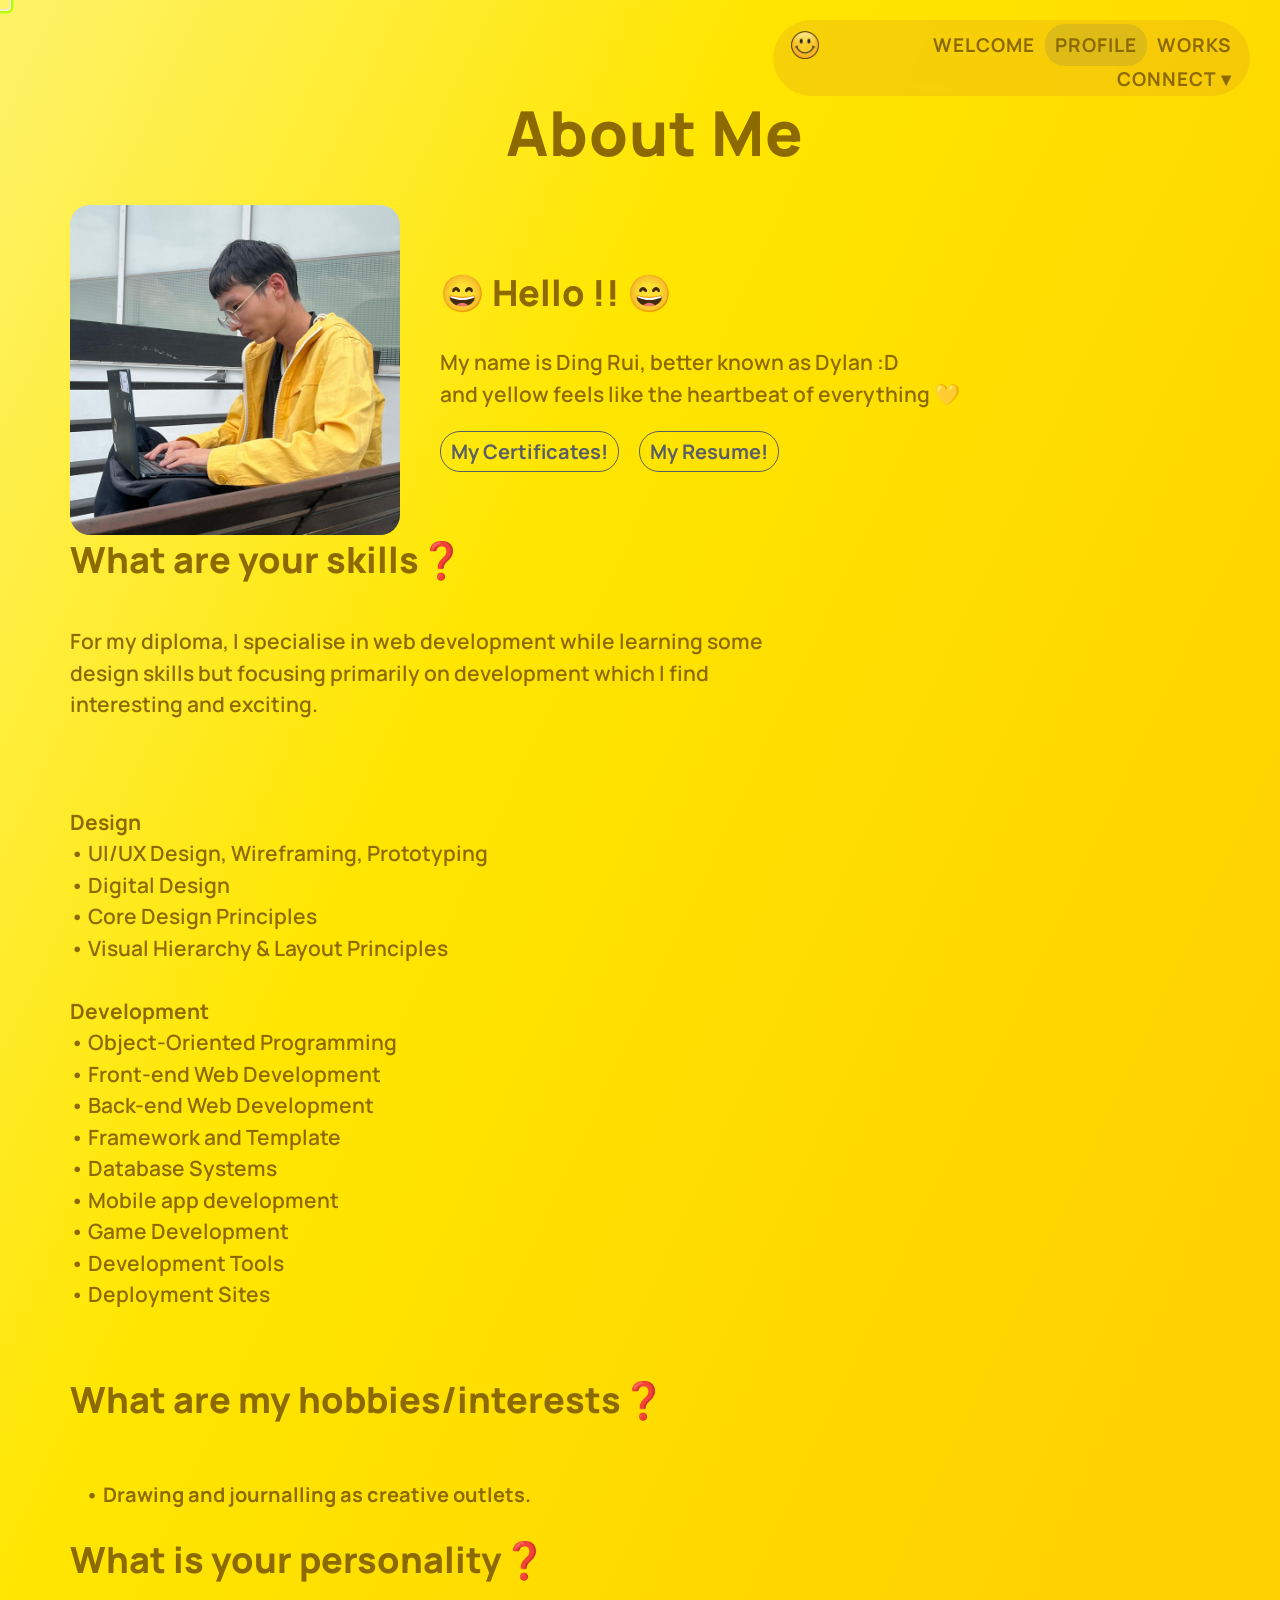
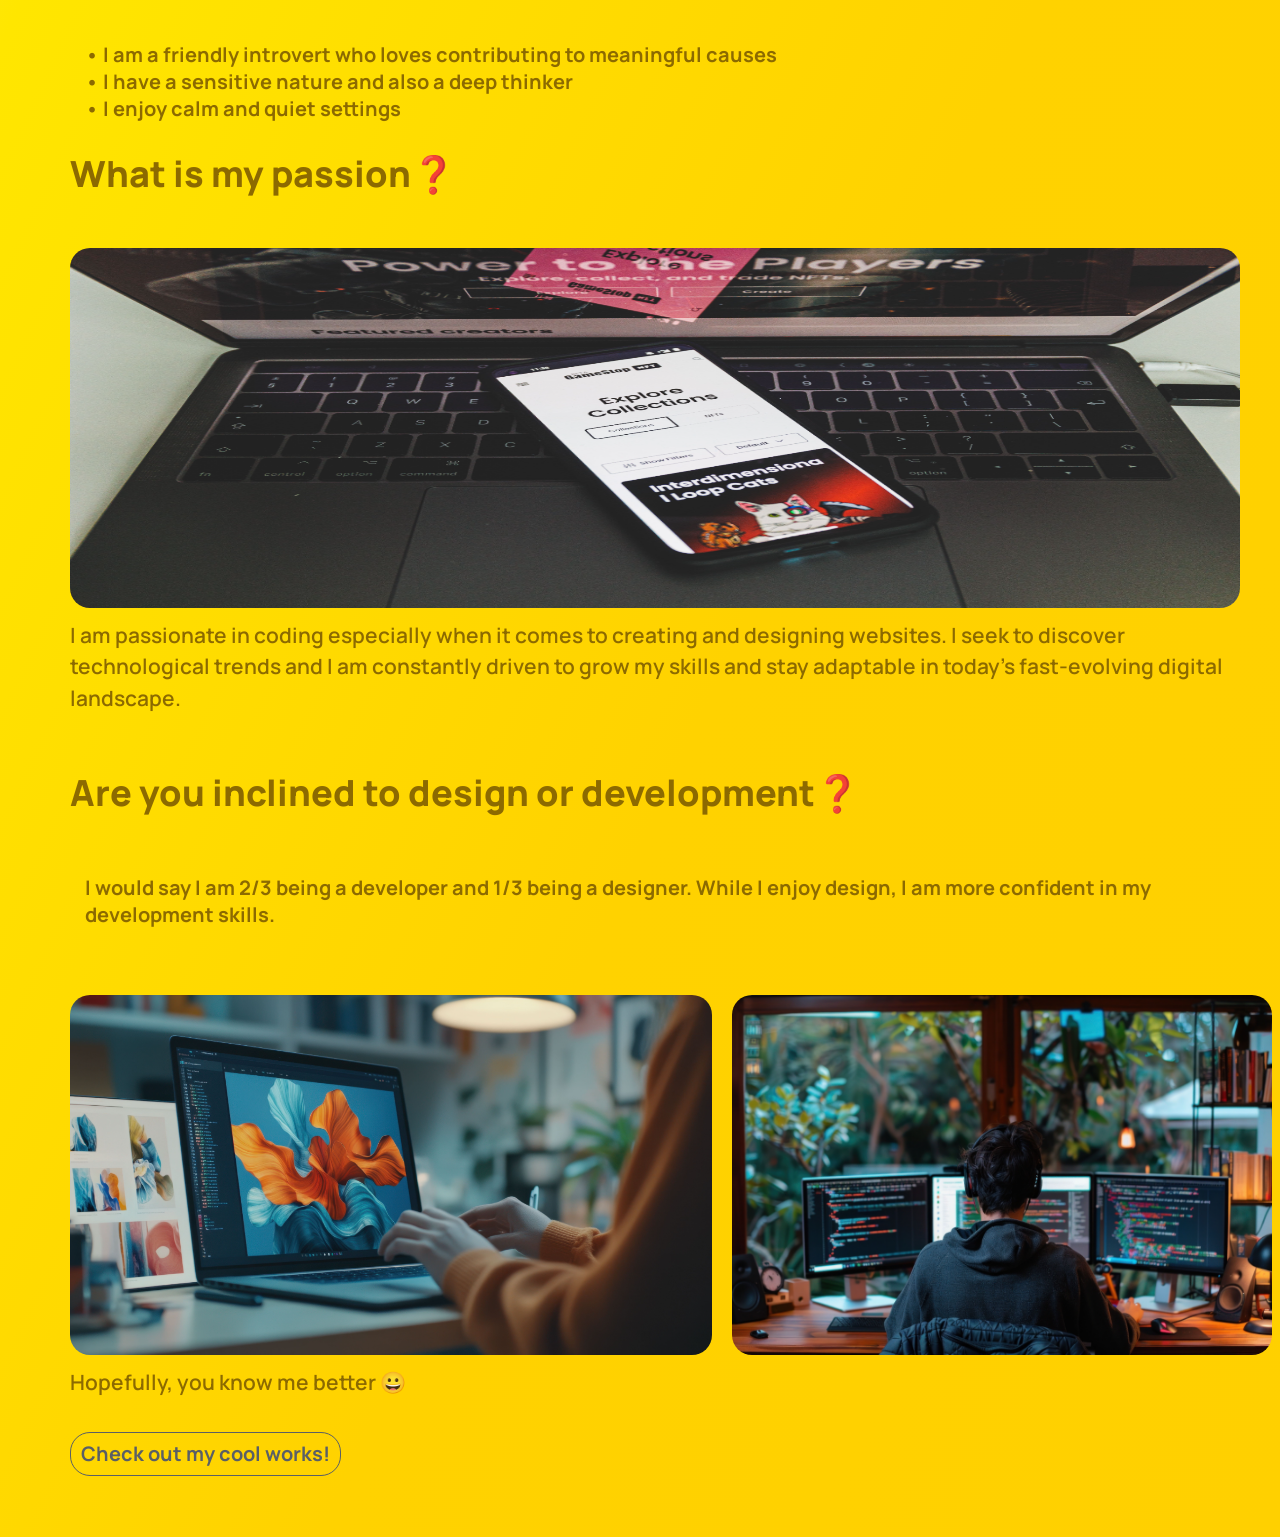
==== commit d065197c: "resume and upgrades" ====
--- a/about.html
+++ b/about.html
@@ -11,6 +11,7 @@
 <body>
 
     <div class="topnav">
+        <img src="logos/logo.png" alt="Logo" class="nav-logo">
         <a href="home.html">WELCOME</a>
         <a href="#" class="active">PROFILE</a>
         <a href="portfolio.html">WORKS</a>
@@ -48,109 +49,84 @@
 
     <section class="about-section">
 
-        <h1 class="main-heading">Some Things About ME !</h1>
+        <h1>About Me</h1>
 
         <div class="container">
             <img class="me-img" src="abtpicture/me.jpeg" alt="me image">
 
             <div class="box">
-                ✨ Four Quick Facts about me ! ✨<br><br>
-                1. My favourite colour is yellow 💛🟡🟨<br>
-                2. I love plushies 🧸<br>
-                3. Music is my soul🎵<br>
-                4. A proud night owl 🦉🌝<br>
+                <h3>😄 Hello !! 😄</h3>
+                <p>My name is Ding Rui, better known as Dylan :D <br>
+                    and yellow feels like the heartbeat of everything 💛<br></p>
+                <a href="cert.html">My Certificates!</a>
+                <a href="documents/Ding Rui_Dylan_Resume.pdf" target="_blank">
+                    My Resume!
+                </a>
             </div>
         </div>
 
-        <a class="python" href="cert.html">View my nice certificates!</a>
-        <a class="python"
-            href="https://docs.google.com/document/d/1VfNgook4Z0IEhO5r6nvZ6wgoxQPL9twP/edit?usp=sharing&ouid=102658436464196581508&rtpof=true&sd=true"
-            target="_blank">See my Resume!</a>
-
-        <p>What's up! My name is Ding Rui, better known as Dylan :D</p>
-        <p>As of 2025, I'm a Year 2 student at Republic Polytechnic</p>
-        <p>Pursuing a diploma in Digital Design and Development</p>
-        <p>I enjoy creating interactive experiences, building creative web projects and designing things that leave a
-            meaningful impact</p>
+        <h3 class="question-box">What are your skills❓</h3>
 
 
-        <h3 class="question-box">What are your skills❓</h3>
+        <div class="text-col">
 
-        <div class="reveal-row">
+            <p>
+                For my diploma, I specialise in web development while learning some design skills
+                but focusing primarily on development which I find interesting and exciting.
+            <p>
+
+            <p>
+                <strong>Design</strong><br>
+                • UI/UX Design, Wireframing, Prototyping<br>
+                • Digital Design<br>
+                • Core Design Principles<br>
+                • Visual Hierarchy & Layout Principles<br><br>
+
+                <strong>Development</strong><br>
+                • Object-Oriented Programming<br>
+                • Front-end Web Development<br>
+                • Back-end Web Development<br>
+                • Framework and Template<br>
+                • Database Systems<br>
+                • Mobile app development<br>
+                • Game Development<br>
+                • Development Tools<br>
+                • Deployment Sites
+            <p>
+
+        </div>
+
+
+
+        <h3>What are my hobbies/interests❓</h3>
+
+        <div class="text-col">
 
             <div class="answer-box">
-
-            </div>
-
-            <img class="reveal-img" src="abtpicture/Code.jpg" alt="project image">
-
-            <div class="text-col">
-
-                <div>
-                    For my diploma, I specialise in web development while learning some design skills
-                    but focusing primarily on development which I find interesting and exciting.
-                </div>
-
-                <div class="answer-box">
-                    <strong>Design</strong><br>
-                    • UI/UX Design, Wireframing, Prototyping (Figma)<br>
-                    • Digital Design (Adobe Illustrator)<br>
-                    • Core Design Principles (Contrast, Text Hierarchy, Consistency, Accessibility)<br>
-                    • Visual Hierarchy & Layout Principles (Alignment, Spacing, Balance, Emphasis)<br>
-
-                    <strong>Development</strong><br>
-                    • Object-Oriented Programming (Python)<br>
-                    • Front-end Web Development (HTML, CSS, JavaScript, React)<br>
-                    • Back-end Web Development (Express.js, Node.js)<br>
-                    • Framework and Template (EJS & Bootstrap)<br>
-                    • Database Systems (MySQL & MongoDB)<br>
-                    • Mobile app development (React Native)<br>
-                    • Game Development (Unity & C#)<br>
-                    • Development Tools (GitHub & Git)<br>
-                    • Deployment Sites (GitHub Pages & Vercel)
-                </div>
-
+                • Drawing and journalling as creative outlets. <br>
             </div>
         </div>
 
-        <h3 class="question-box">What are my hobbies/interests❓</h3>
+        <h3>What is your personality❓</h3>
 
-        <div class="reveal-row">
-
-            <div class="text-col">
-
-                <div class="answer-box">
-                    • Drawing and journalling as creative outlets. <br>
-                </div>
-            </div>
+        <div class="answer-box">
+            • I am a friendly introvert who loves contributing to meaningful causes<br>
+            • I have a sensitive nature and also a deep thinker<br>
+            • I enjoy calm and quiet settings<br>
         </div>
 
-        <h3 class="question-box">What is your personality❓</h3>
-        <div class="reveal-row">
 
-            <div class="answer-box">
-                • I am a friendly introvert who loves contributing to meaningful causes<br>
-                • I have a sensitive nature and also a deep thinker<br>
-                • I enjoy calm and quiet settings<br>
-            </div>
+        <h3>What is my passion❓</h3>
 
-        </div>
+        <img class="reveal-img" src="abtpicture/Website.jpg" alt="project image">
 
-        <h3 class="question-box">What is my passion❓</h3>
+        <p>
+            I am passionate in coding especially when it comes to creating and designing websites. I seek to
+            discover technological trends and I am constantly driven to grow my skills and stay adaptable in today’s
+            fast-evolving digital landscape.
+        <p>
 
-        <div class="reveal-row">
-
-            <img class="reveal-img" src="abtpicture/Website.jpg" alt="project image">
-
-            <div class="answer-box">
-                I am passionate in coding especially when it comes to creating and designing websites. I seek to
-                discover technological trends and I am constantly driven to grow my skills and stay adaptable in today’s
-                fast-evolving digital landscape.
-            </div>
-
-        </div>
-
-        <h3 class="question-box">Are you inclined to design or development❓</h3>
+        <h3>Are you inclined to design or development❓</h3>
 
         <div class="reveal-row special-layout">
             <div class="detail-box">
@@ -164,11 +140,12 @@
             </div>
         </div>
 
-        <div class="intro-box">
-            Hopefully, you now know the person behind the pixels❕ 😀
-        </div>
 
-        <a href="portfolio.html">Check out my cool works!</a>
+        <p>
+            Hopefully, you know me better 😀
+        <p>
+
+            <a href="portfolio.html">Check out my cool works!</a>
 
     </section>
 
--- a/styles/main.css
+++ b/styles/main.css
@@ -12,11 +12,15 @@
   cursor: none;
   overflow-x: hidden !important; /* prevent horizontal scroll */
   font-family: 'Manrope';
-  color: #8C6A00; 
-  background: linear-gradient(135deg, #FFECA1, #FFC72C);
-
-}
-
+  color: #8C6A00;
+  background: linear-gradient(
+  115deg,
+  #FFF36A 0%,
+  #FFE600 28%,
+  #FFD200 65%,
+  #FFD000 100%
+);
+}
 /* Define size of vertical scrollbar */
 ::-webkit-scrollbar {
   width: 10px; 
@@ -83,24 +87,12 @@
   margin-bottom: 15px;
 }
 
-/* === Used by portfolio page  === */ 
-.intro-box.center {
-  text-align: center;
-  margin-bottom: 30px;
-}
-
-/* === Used by about page  === */ 
-.intro-box.end {
-  margin-top: 30px;
-}
-
-/* === H1 text stylings  === */ 
 h1 {
   font-weight: 900;
-  font-size: 65px;
+  font-size: 62px;
   text-align: center; 
   margin: 0; 
-  margin-bottom: 20px;
+  margin-bottom: 30px;
   letter-spacing: 1px; /* Adds a bit of breathing room between letters */
 }
 
@@ -112,15 +104,50 @@
 }
 
 h2 {
-  font-size: 36px;
+  font-size: 42px;
   text-align: center;
-  margin: 0.5em 0 1em 0; /* top right bottom left */
+  margin: 0.5em 0 0.5em 0; /* top right bottom left */
+}
+
+h3 {
+  font-size: 36px;         
+  margin-bottom: 30px !important;   
+}
+
+p {
+  font-size: 21px;
+  line-height: 1.5;
+  font-weight: 600;
+  margin-top: 12px;
+}
+
+a:not(.topnav a):not(.footer-icons a) {
+  color:#5A5F66;
+  text-decoration: none;
+  font-size: 20px;
+  display: inline-flex;
+  width: fit-content;
+  align-items: center;
+  font-weight: bold;
+  padding: 6px 10px;
+  border-radius: 20px;
+  margin-right: 15px;
+  border: 1.4px solid #5A5F66; 
+}
+
+a:not(.topnav a):not(.footer-icons a):hover {
+  border-color: #4F6D8A;
+  background: rgba(200, 95, 60, 0.16);
+}
+
+a:hover {
+  color: #4F6D8A !important;
 }
 
 /* === Nav Bar === */
 .topnav,
 .dropdown-content {
-  background: rgba(200, 95, 60, 0.16);
+  background: rgba(200, 95, 60, 0.14);
   backdrop-filter: blur(6px);
   z-index: 20;
 }
@@ -139,13 +166,20 @@
   border-radius: 20px;
 }
 
+.nav-logo {
+  height: 28px; /* Ideal size for a 4px padded navbar */
+  width: auto;
+  margin-right: auto; /* Pushes the links to the right if you want the logo on the left */
+  padding-left: 10px; 
+}
+
 .topnav {
   position: fixed;
   top: 20px;
   left: auto;
   right: 30px;
   transform: none;
-  width: 33%;
+  width: 36%;
   max-width: 95vw;  
   padding: 4px 8px;
   border-radius: 50px;
@@ -155,28 +189,20 @@
   flex-wrap: wrap;  
 }
 
-
 .topnav a {
   font-weight: bold;
   padding: 8px 10px;
 }
 
 .topnav a.active {
-  color: #FFB300;
-  background-color: rgba(255, 180, 90, 0.18);
-  background-color: rgba(255, 160, 0, 0.15);
-  text-shadow:
-    0 1px 2px rgba(80, 40, 0, 0.9), 
-    0 0 8px rgba(255, 140, 0, 0.5);
-  }
+  color: #8C6A00;
+  background-color: rgba(90, 95, 102, 0.16);
+}
 
 .topnav a:hover,
 .dropdown-content a:hover {
-  color: #F5D0FF; 
-  background-color: rgba(60, 90, 140, 0.22);
-  text-shadow:
-    0 1px 2px rgba(40, 60, 110, 0.85),
-    0 0 3px rgba(120, 160, 220, 0.35);
+  color: #4F6D8A;
+  background-color: rgba(90, 95, 102, 0.08);
 }
 
 /* Dropdown container */
@@ -228,7 +254,7 @@
 
 .nav polyline {
   fill: none;
-  stroke: #5A5F66;
+  stroke: #8C6A00;
   stroke-width: 5;
   stroke-linecap: round;
   stroke-linejoin: round;
@@ -260,7 +286,7 @@
   width: 100%;
   height: 100%;
   fill: none;
-  stroke: #B8860B;
+  stroke: #8C6A00;
   stroke-width: 2;
   stroke-linecap: round;
   stroke-linejoin: round;
@@ -269,27 +295,6 @@
 
 .close:hover svg {
   stroke: #FF4D00;
-}
-
-a {
-  color:#5A5F66;
-  text-decoration: none;
-  font-weight: 600;
-  font-size: 20px;
-}
-
-a:hover {
-  color: #4F6D8A;
-}
-
-.python-c {
-  margin-top: 40px;
-  align-self: center;
-  font-size: 26px;
-  text-align: left;
-  white-space: normal;
-  font-weight: bold;
-  line-height: 1.6;
 }
 
 /* === Filter Buttons === */
@@ -321,6 +326,6 @@
 
 .filter-buttons button.active {  
   background: rgba(200, 95, 60, 0.16);
-  border: none;
+  border: 1.4px solid #5A5F66;
 };
 
--- a/styles/about.css
+++ b/styles/about.css
@@ -1,6 +1,5 @@
 .about-section {
   display: flex;
-  justify-content: flex-start;
   padding: 90px 40px 40px 70px;
 }
 
@@ -12,16 +11,6 @@
   display: flex;
 }
 
-/* === Shared Text Styling === */
-.box,
-.answer-box,
-.detail-box,
-.intro-box {
-  font-weight: 700;
-  line-height: 1.6;
-  letter-spacing: 0.2px;
-}
-
 /* === Image Styling === */
 .me-img,
 .reveal-img,
@@ -29,17 +18,13 @@
   border-radius: 20px;
 }
 
-.main-heading {
-  font-size: 56px;         /* Larger than your body text */
-  margin-bottom: 45px;     /* Adds space between the title and your image/text */
-  text-transform: uppercase; /* Optional: Makes it feel more like a "header" */
-  letter-spacing: 1px;     
+h3 {
+  font-size: 36px !important;
 }
 
 .container {  
   align-items: center; 
-  gap: 30px;      
-  margin-bottom: 30px;    
+  gap: 40px;         
 }
 
 .me-img {
@@ -63,12 +48,6 @@
   align-self: flex-start;    
 }
 
-.question-box {
-  display: inline-block;
-  z-index: 2;
-  margin: 16px 0px;    
-}
-
 .intro-box {
   font-size: 22px;
   font-weight: bold;
@@ -85,11 +64,6 @@
   max-height: 360px; 
   margin-top: 20px;
   display: block;
-}
-
-.reveal-row {
-  gap: 20px;
-  align-items: flex-start;
 }
 
 /* stack text above images for this section only */
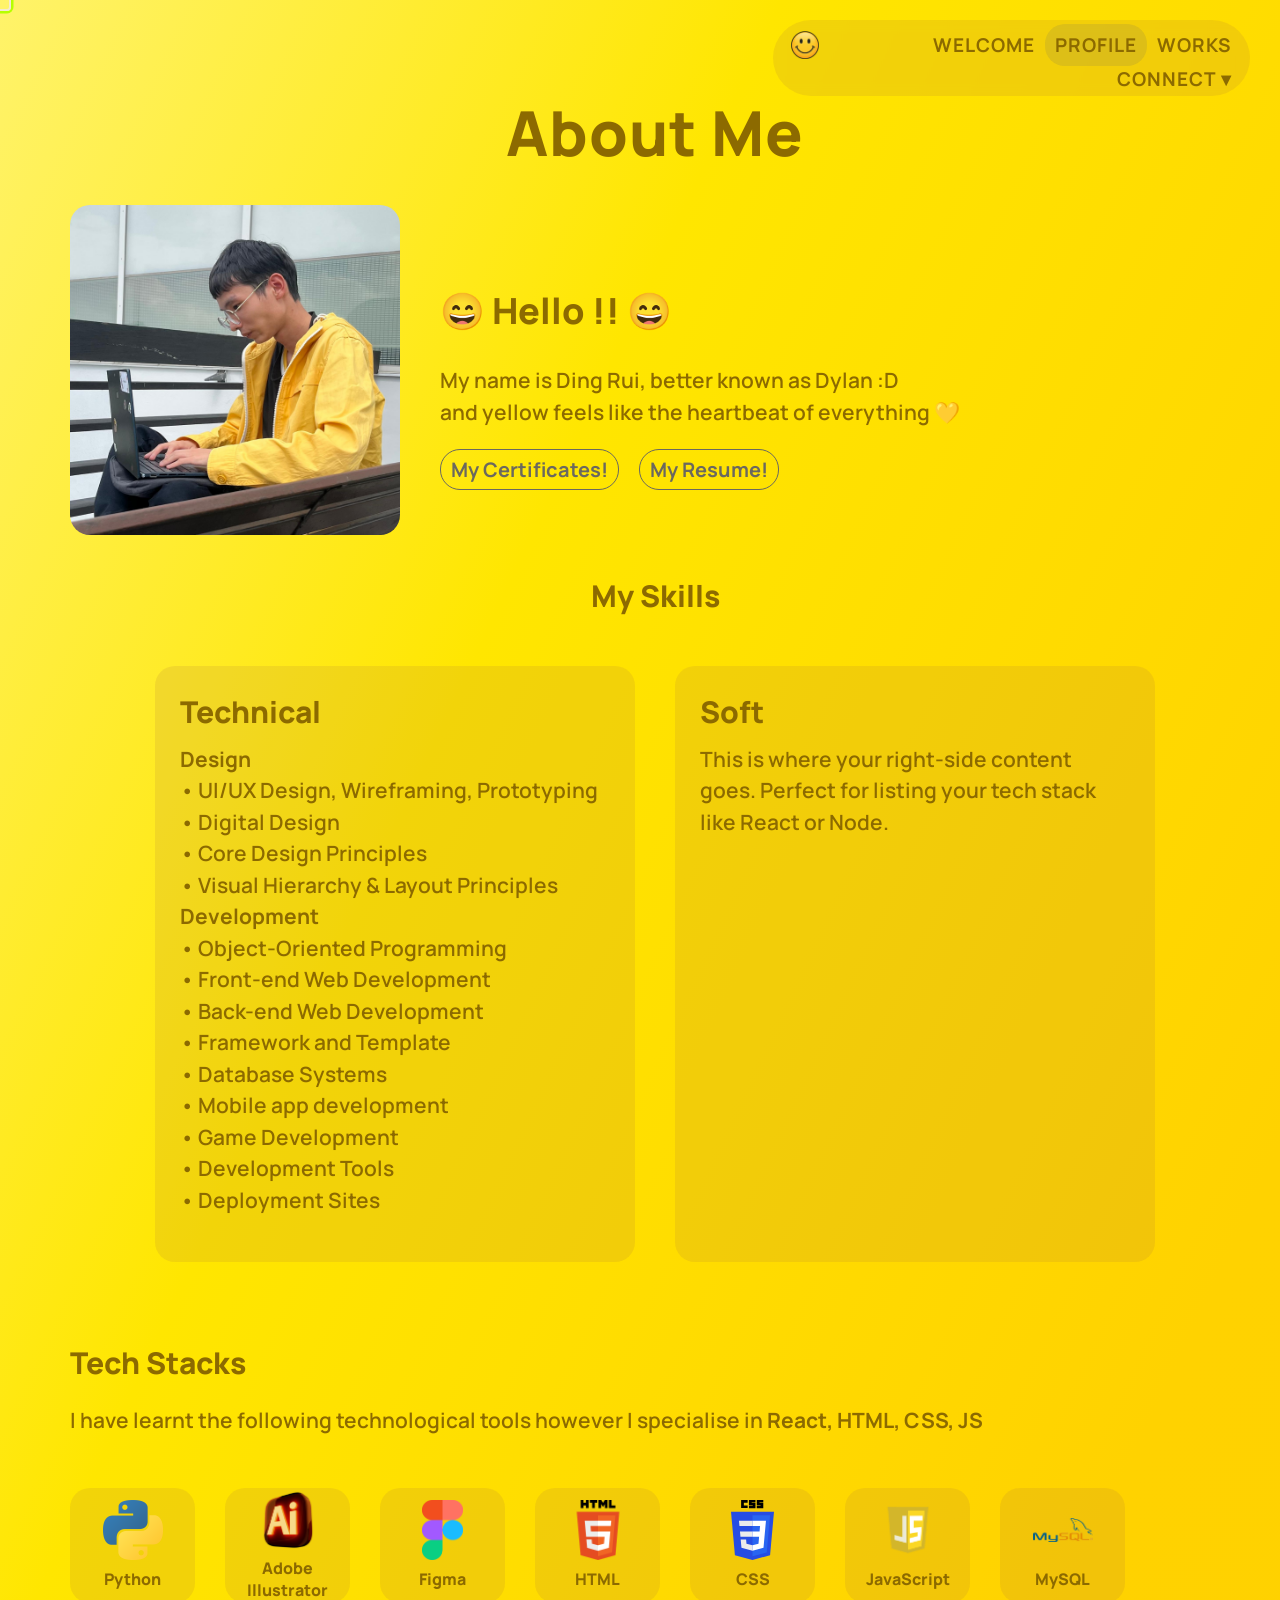
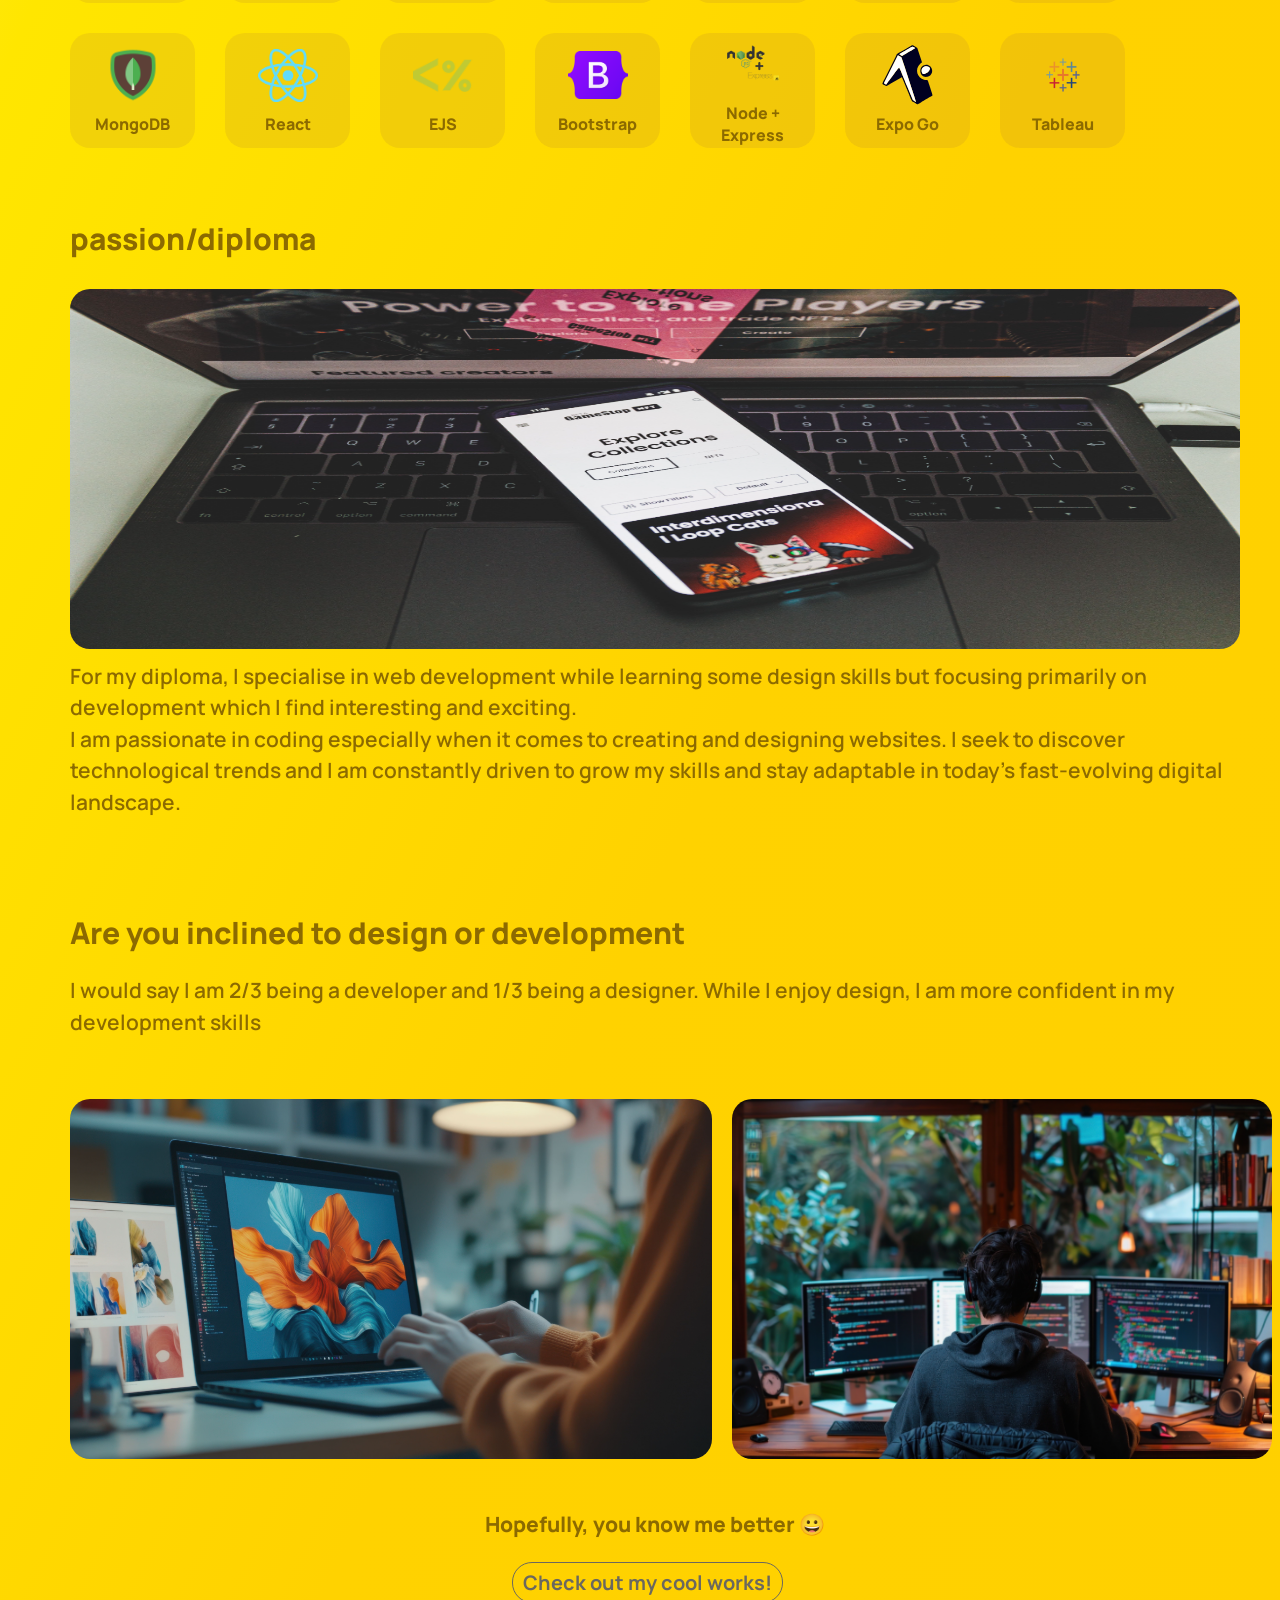
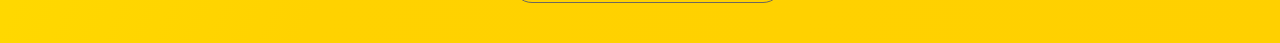
==== commit 9e9f9577: "added my latest updates" ====
--- a/about.html
+++ b/about.html
@@ -65,74 +65,122 @@
             </div>
         </div>
 
-        <h3 class="question-box">What are your skills❓</h3>
-
-
-        <div class="text-col">
-
-            <p>
-                For my diploma, I specialise in web development while learning some design skills
-                but focusing primarily on development which I find interesting and exciting.
-            <p>
-
-            <p>
-                <strong>Design</strong><br>
-                • UI/UX Design, Wireframing, Prototyping<br>
-                • Digital Design<br>
-                • Core Design Principles<br>
-                • Visual Hierarchy & Layout Principles<br><br>
-
-                <strong>Development</strong><br>
-                • Object-Oriented Programming<br>
-                • Front-end Web Development<br>
-                • Back-end Web Development<br>
-                • Framework and Template<br>
-                • Database Systems<br>
-                • Mobile app development<br>
-                • Game Development<br>
-                • Development Tools<br>
-                • Deployment Sites
-            <p>
-
-        </div>
-
-
-
-        <h3>What are my hobbies/interests❓</h3>
-
-        <div class="text-col">
-
-            <div class="answer-box">
-                • Drawing and journalling as creative outlets. <br>
-            </div>
-        </div>
-
-        <h3>What is your personality❓</h3>
-
-        <div class="answer-box">
-            • I am a friendly introvert who loves contributing to meaningful causes<br>
-            • I have a sensitive nature and also a deep thinker<br>
-            • I enjoy calm and quiet settings<br>
-        </div>
-
-
-        <h3>What is my passion❓</h3>
+        <h4 style="text-align: center;">My Skills</h4>
+
+        <div class="notes-container">
+            <div class="note-box">
+                <h6>Technical</h6>
+                <p>
+                    <strong>Design</strong><br>
+                    • UI/UX Design, Wireframing, Prototyping<br>
+                    • Digital Design<br>
+                    • Core Design Principles<br>
+                    • Visual Hierarchy & Layout Principles<br>
+
+                    <strong>Development</strong><br>
+                    • Object-Oriented Programming<br>
+                    • Front-end Web Development<br>
+                    • Back-end Web Development<br>
+                    • Framework and Template<br>
+                    • Database Systems<br>
+                    • Mobile app development<br>
+                    • Game Development<br>
+                    • Development Tools<br>
+                    • Deployment Sites
+                <p>
+
+            </div>
+
+            <div class="note-box">
+                <h6>Soft</h6>
+                <p>This is where your right-side content goes. Perfect for listing your tech stack like React or Node.
+                </p>
+            </div>
+        </div>
+
+        <h4>Tech Stacks</h4>
+
+        <p>I have learnt the following technological tools however I specialise in <strong>React, HTML, CSS, JS</strong>
+        </p>
+
+        <div class="tool-section">
+            <div class="tool-box-container">
+                <div class="tool-box">
+                    <img src="logos/py.png" alt="Python">
+                    <div>Python</div>
+                </div>
+                <div class="tool-box">
+                    <img src="logos/adobe.webp" alt="Adobe Illustrator">
+                    <div>Adobe Illustrator</div>
+                </div>
+                <div class="tool-box">
+                    <img src="logos/figma.png" alt="Figma">
+                    <div>Figma</div>
+                </div>
+                <div class="tool-box">
+                    <img src="logos/html.png" alt="React Native">
+                    <div>HTML</div>
+                </div>
+                <div class="tool-box">
+                    <img src="logos/css.svg" alt="CSS">
+                    <div>CSS</div>
+                </div>
+                <div class="tool-box">
+                    <img src="logos/js.webp" alt="JavaScript">
+                    <div>JavaScript</div>
+                </div>
+                <div class="tool-box">
+                    <img src="logos/SQL.png" alt="sql">
+                    <div>MySQL</div>
+                </div>
+                <div class="tool-box">
+                    <img src="logos/mon.png" alt="MongoDB">
+                    <div>MongoDB</div>
+                </div>
+                <div class="tool-box">
+                    <img src="logos/react.png" alt="React Native and JS">
+                    <div>React</div>
+                </div>
+                <div class="tool-box">
+                    <img src="logos/ejs.png" alt="EJS">
+                    <div>EJS</div>
+                </div>
+                <div class="tool-box">
+                    <img src="logos/bo.png" alt="Bootstrap">
+                    <div>Bootstrap</div>
+                </div>
+                <div class="tool-box">
+                    <img src="logos/node.png" alt="JavaScript">
+                    <div>Node + Express</div>
+                </div>
+                <div class="tool-box">
+                    <img src="logos/expo.svg" alt="Expo Go">
+                    <div>Expo Go</div>
+                </div>
+                <div class="tool-box">
+                    <img src="logos/tab.png" alt="Tableau">
+                    <div>Tableau</div>
+                </div>
+            </div>
+        </div>
+
+        <h4>passion/diploma</h4>
 
         <img class="reveal-img" src="abtpicture/Website.jpg" alt="project image">
 
         <p>
+            For my diploma, I specialise in web development while learning some design skills
+            but focusing primarily on development which I find interesting and exciting.<br>
             I am passionate in coding especially when it comes to creating and designing websites. I seek to
             discover technological trends and I am constantly driven to grow my skills and stay adaptable in today’s
             fast-evolving digital landscape.
         <p>
 
-        <h3>Are you inclined to design or development❓</h3>
+        <h4>Are you inclined to design or development</h4>
 
         <div class="reveal-row special-layout">
-            <div class="detail-box">
-                I would say I am 2/3 being a developer and 1/3 being a designer. While I enjoy
-                design, I am more confident in my development skills.
-            </div>
+            <p>I would say I am 2/3 being a developer and 1/3 being a designer. While I enjoy
+                design, I am more confident in my development skills</p>
 
             <div class="image-row">
                 <img class="reveal-img" src="abtpicture/Design.jpg" alt="design image">
@@ -141,11 +189,13 @@
         </div>
 
 
-        <p>
+        <p style="text-align: center; margin-top: 50px; font-weight: 800;">
             Hopefully, you know me better 😀
-        <p>
-
+        </p>
+
+        <div style="text-align: center;">
             <a href="portfolio.html">Check out my cool works!</a>
+        </div>
 
     </section>
 
--- a/styles/main.css
+++ b/styles/main.css
@@ -1,37 +1,36 @@
 @import url('https://fonts.googleapis.com/css2?family=Manrope:wght@400;500;600;700;800&display=swap');
-@import url('https://fonts.googleapis.com/css2?family=Patrick+Hand&display=swap');
-@import url('https://fonts.googleapis.com/css2?family=Luckiest+Guy&display=swap');
+
 
 body,
 html {
   margin: 0;
   padding: 0;
   height: auto;
-  min-height: 100%;    
-  overflow: auto; 
+  min-height: 100%;
+  overflow: auto;
   cursor: none;
-  overflow-x: hidden !important; /* prevent horizontal scroll */
+  overflow-x: hidden !important;
+  /* prevent horizontal scroll */
   font-family: 'Manrope';
   color: #8C6A00;
-  background: linear-gradient(
-  115deg,
-  #FFF36A 0%,
-  #FFE600 28%,
-  #FFD200 65%,
-  #FFD000 100%
-);
-}
+  background: linear-gradient(115deg,
+      #FFF36A 0%,
+      #FFE600 28%,
+      #FFD200 65%,
+      #FFD000 100%);
+
+}
+
 /* Define size of vertical scrollbar */
 ::-webkit-scrollbar {
-  width: 10px; 
+  width: 10px;
   background: yellow;
 }
 
 ::-webkit-scrollbar-thumb {
-  background:  yellow;
+  background: yellow;
   border-radius: 10px;
 }
-
 
 .custom-cursor {
   position: fixed;
@@ -60,58 +59,48 @@
   display: flex;
   flex-direction: column;
   background-size: cover;
-  background-position: center; /* ensures background image stays centered */
-  background-repeat: no-repeat; /* prevents background from repeating */
-  overflow-y: auto;  /* allows vertical scrolling if content overflows */
-}
-
-.arrow-text,
-.answer-box,
-.detail-box,
-.modal-label {
-  font-weight: 700;
-}
-
-
-/* === Used by about, portfolio, display work pages  === */ 
-.intro-box {
-  display: inline-block !important;
-  width: auto;                /* remove full width */
-  max-width: fit-content;    /* ensures no extra space */
-  text-align: left; 
-  font-weight: 700; /* Extra Bold */
-  font-weight: bold;
-  font-size: 20px;
-  border-radius: 20px;
-  padding: 7px 9px;
-  margin-bottom: 15px;
+  background-position: center;
+  /* ensures background image stays centered */
+  background-repeat: no-repeat;
+  /* prevents background from repeating */
+  overflow-y: auto;
+  /* allows vertical scrolling if content overflows */
 }
 
 h1 {
-  font-weight: 900;
+  font-weight: 800;
   font-size: 62px;
-  text-align: center; 
-  margin: 0; 
+  text-align: center;
+  margin: 0;
   margin-bottom: 30px;
-  letter-spacing: 1px; /* Adds a bit of breathing room between letters */
-}
-
-.center-h1 {
-  display: flex;
-  justify-content: center;
-  align-items: center;
-  width: 100%;
+  letter-spacing: 1px;
+  /* Adds a bit of breathing room between letters */
 }
 
 h2 {
   font-size: 42px;
   text-align: center;
-  margin: 0.5em 0 0.5em 0; /* top right bottom left */
+  margin: 0.5em 0 0.5em 0;
+  /* top right bottom left */
 }
 
 h3 {
-  font-size: 36px;         
-  margin-bottom: 30px !important;   
+  font-weight: 800;
+  font-size: 36px;
+  margin-bottom: 30px;
+}
+
+h4 {
+  margin-bottom: 10px !important;
+  font-weight: 800;
+  font-size: 30px;
+}
+
+h6 {
+  margin-top: 0 !important;
+  margin-bottom: 0;
+  font-weight: 800;
+  font-size: 30px;
 }
 
 p {
@@ -121,8 +110,8 @@
   margin-top: 12px;
 }
 
-a:not(.topnav a):not(.footer-icons a) {
-  color:#5A5F66;
+a:not(.topnav a):not(.footer-icons a):not(.arrow-link) {
+  color: #6B685F;
   text-decoration: none;
   font-size: 20px;
   display: inline-flex;
@@ -132,29 +121,29 @@
   padding: 6px 10px;
   border-radius: 20px;
   margin-right: 15px;
-  border: 1.4px solid #5A5F66; 
-}
-
-a:not(.topnav a):not(.footer-icons a):hover {
-  border-color: #4F6D8A;
-  background: rgba(200, 95, 60, 0.16);
+  border: 1.4px solid #6B685F;
+}
+
+a:not(.topnav a):not(.footer-icons a):not(.arrow-link):hover {
+  border-color: #4F4A43;
+  background: rgba(170, 120, 60, 0.16);
 }
 
 a:hover {
-  color: #4F6D8A !important;
+  color: #4F4A43 !important;
 }
 
 /* === Nav Bar === */
 .topnav,
 .dropdown-content {
-  background: rgba(200, 95, 60, 0.14);
+  background: rgba(176, 120, 60, 0.16);
   backdrop-filter: blur(6px);
   z-index: 20;
 }
 
 .topnav a,
 .dropdown-content a {
-  color: #8C6A00; 
+  color: #8C6A00;
   font-size: 19px;
   text-decoration: none;
   font-weight: 700 !important;
@@ -167,10 +156,12 @@
 }
 
 .nav-logo {
-  height: 28px; /* Ideal size for a 4px padded navbar */
+  height: 28px;
+  /* Ideal size for a 4px padded navbar */
   width: auto;
-  margin-right: auto; /* Pushes the links to the right if you want the logo on the left */
-  padding-left: 10px; 
+  margin-right: auto;
+  /* Pushes the links to the right if you want the logo on the left */
+  padding-left: 10px;
 }
 
 .topnav {
@@ -180,13 +171,13 @@
   right: 30px;
   transform: none;
   width: 36%;
-  max-width: 95vw;  
+  max-width: 95vw;
   padding: 4px 8px;
   border-radius: 50px;
   display: flex;
   align-items: center;
   justify-content: flex-end;
-  flex-wrap: wrap;  
+  flex-wrap: wrap;
 }
 
 .topnav a {
@@ -196,20 +187,20 @@
 
 .topnav a.active {
   color: #8C6A00;
-  background-color: rgba(90, 95, 102, 0.16);
+  background-color: rgba(107, 104, 95, 0.16);
 }
 
 .topnav a:hover,
 .dropdown-content a:hover {
-  color: #4F6D8A;
-  background-color: rgba(90, 95, 102, 0.08);
+  color: #4F4A43;
+  background-color: rgba(107, 104, 95, 0.08);
 }
 
 /* Dropdown container */
 .dropdown {
   position: relative;
   display: inline-block;
-  overflow: visible; 
+  overflow: visible;
 }
 
 /* Dropdown content (hidden by default) */
@@ -236,9 +227,9 @@
 }
 
 .nav-icon {
-  width: 24px; 
+  width: 24px;
   height: 24px;
-  fill: currentColor; 
+  fill: currentColor;
   flex-shrink: 0;
 }
 
@@ -261,16 +252,26 @@
 }
 
 .nav:hover polyline {
-  stroke: #4F6D8A;
+  stroke: #4F4A43;
 }
 
 /* Placement for work page */
-.nav.left { left: 20px; }
-.nav.right { right: 20px; }
+.nav.left {
+  left: 20px;
+}
+
+.nav.right {
+  right: 20px;
+}
 
 /* Placement for featured work */
-.nav--work.left  { left: 8px; }
-.nav--work.right { right: 8px; }
+.nav--work.left {
+  left: 8px;
+}
+
+.nav--work.right {
+  right: 8px;
+}
 
 .close {
   position: absolute;
@@ -305,10 +306,11 @@
 .filter-buttons button {
   font-size: 22px;
   padding: 8px 12px;
-  margin: 10px;  /* Space between buttons */
-  background: rgba(200, 95, 60, 0.16);
+  margin: 10px;
+  /* Space between buttons */
+  background: rgba(176, 120, 60, 0.16);
   border: none;
-  color: #5A5F66;
+  color: #6B685F;
   border-radius: 16px;
   cursor: pointer;
   font-weight: 700;
@@ -316,16 +318,84 @@
 
 /* Hover only for non-active buttons */
 .filter-buttons button:hover:not(.active) {
-  background: rgba(200, 95, 60, 0.16);
-  box-shadow: 
+  background: rgba(176, 120, 60, 0.26);
+  box-shadow:
     0 4px 14px rgba(166, 94, 46, 0.16),
-    inset 0 1px 0 rgba(255,255,255,0.28);
-  color: #4F6D8A;
+    inset 0 1px 0 rgba(255, 255, 255, 0.28);
+  color: #4F4A43;
   border: none;
 }
 
-.filter-buttons button.active {  
-  background: rgba(200, 95, 60, 0.16);
-  border: 1.4px solid #5A5F66;
-};
-
+.filter-buttons button.active {
+  background: rgba(176, 120, 60, 0.16);
+  border: 1.4px solid #6B685F;
+}
+
+.tool-section,
+.tool-box-container {
+  flex-wrap: wrap;
+}
+
+.label-box,
+.tool-box,
+.back-link {
+  border-radius: 20px;
+  font-weight: 800;
+}
+
+.label-box {
+  display: inline-block;
+  background: rgba(176, 120, 60, 0.16);
+  font-weight: bold;
+  padding: 6px 14px;
+  margin-bottom: 8px;
+}
+
+.tool-section,
+.tool-box {
+  align-items: center;
+}
+
+.tool-section {
+  display: block;
+  margin: 30px 0;
+  text-align: left;
+  gap: 15px;
+}
+
+.tool-box-container {
+  display: flex !important;
+  flex-direction: row;
+  flex-wrap: wrap;
+  gap: 30px;
+  justify-content: flex-start;
+  width: 100%;
+}
+
+.tool-box {
+  background: rgba(176, 120, 60, 0.16);
+  display: flex;
+  flex-direction: column;
+  justify-content: center;
+  padding: 15px 20px;
+  width: 85px;
+  height: 85px;
+  text-align: center;
+  font-size: 16px;
+  border-radius: 20px;
+  flex-shrink: 0;
+}
+
+.tool-box:hover {
+  transform: scale(1.05);
+}
+
+.tool-box img {
+  width: 60px;
+  height: 60px;
+  object-fit: contain;
+  display: block;
+  margin-bottom: 8px;
+  align-self: center;
+  flex-shrink: 0;
+}
--- a/styles/about.css
+++ b/styles/about.css
@@ -1,5 +1,4 @@
 .about-section {
-  display: flex;
   padding: 90px 40px 40px 70px;
 }
 
@@ -18,10 +17,6 @@
   border-radius: 20px;
 }
 
-h3 {
-  font-size: 36px !important;
-}
-
 .container {  
   align-items: center; 
   gap: 40px;         
@@ -38,26 +33,19 @@
   font-size: 26px;
 }
 
-.answer-box,
-.detail-box {
-  border-radius: 20px;
-  padding: 10px 15px 10px 15px;
-  margin: 17px 0px;
-  width: fit-content;
-  font-size: 20px;   
-  align-self: flex-start;    
+.notes-container {
+  display: flex;
+  justify-content: space-between; /* Puts space between the two boxes */
+  gap: 40px;                     
+  margin: 40px auto;              /* Centers the whole section on your page */
+  max-width: 1000px;              /* Keeps the notes from stretching too wide */
 }
 
-.intro-box {
-  font-size: 22px;
-  font-weight: bold;
-  margin: 20px 0px 12px 0px;
-}
-
-.text-col {
-  flex-direction: column; 
-  gap: 10px;
-  max-width: 60%;
+.note-box {
+  flex: 1;                        /* Makes both boxes take up equal width */
+  background: rgba(176, 120, 60, 0.16);   
+  border-radius: 20px;            
+  padding: 25px;
 }
 
 .reveal-img {
@@ -86,43 +74,3 @@
   height: 360px;         /* fixed height */
   object-fit: cover;     /* crops without stretching */
 }
-
-
-/* h3 only apply in question box */
-h3 {
-  margin: 0px;
-  font-size: 22px;
-  font-weight: 900;
-}
-
-/* === Link styles for about page === */
-.intro-box a {
-  font-size: 20px;
-  font-weight: bold;
-  text-decoration: none;
-  padding: 10px 20px;
-  border-radius: 12px;
-  display: inline-block;
-}
-
-/* === Speaking turtle boy === */
-.clickable-image {
-  position: relative;
-  width: fit-content;
-}
-
-.clickable-image img {
-  display: block;
-  max-width: none;
-  flex-shrink: 0;
-}
-
-.click-indicator {
-  position: absolute;
-  left: -180px;   
-  bottom: 20px;
-  font-size: 18px;
-  font-weight: bold;
-  pointer-events: none;
-}
-
